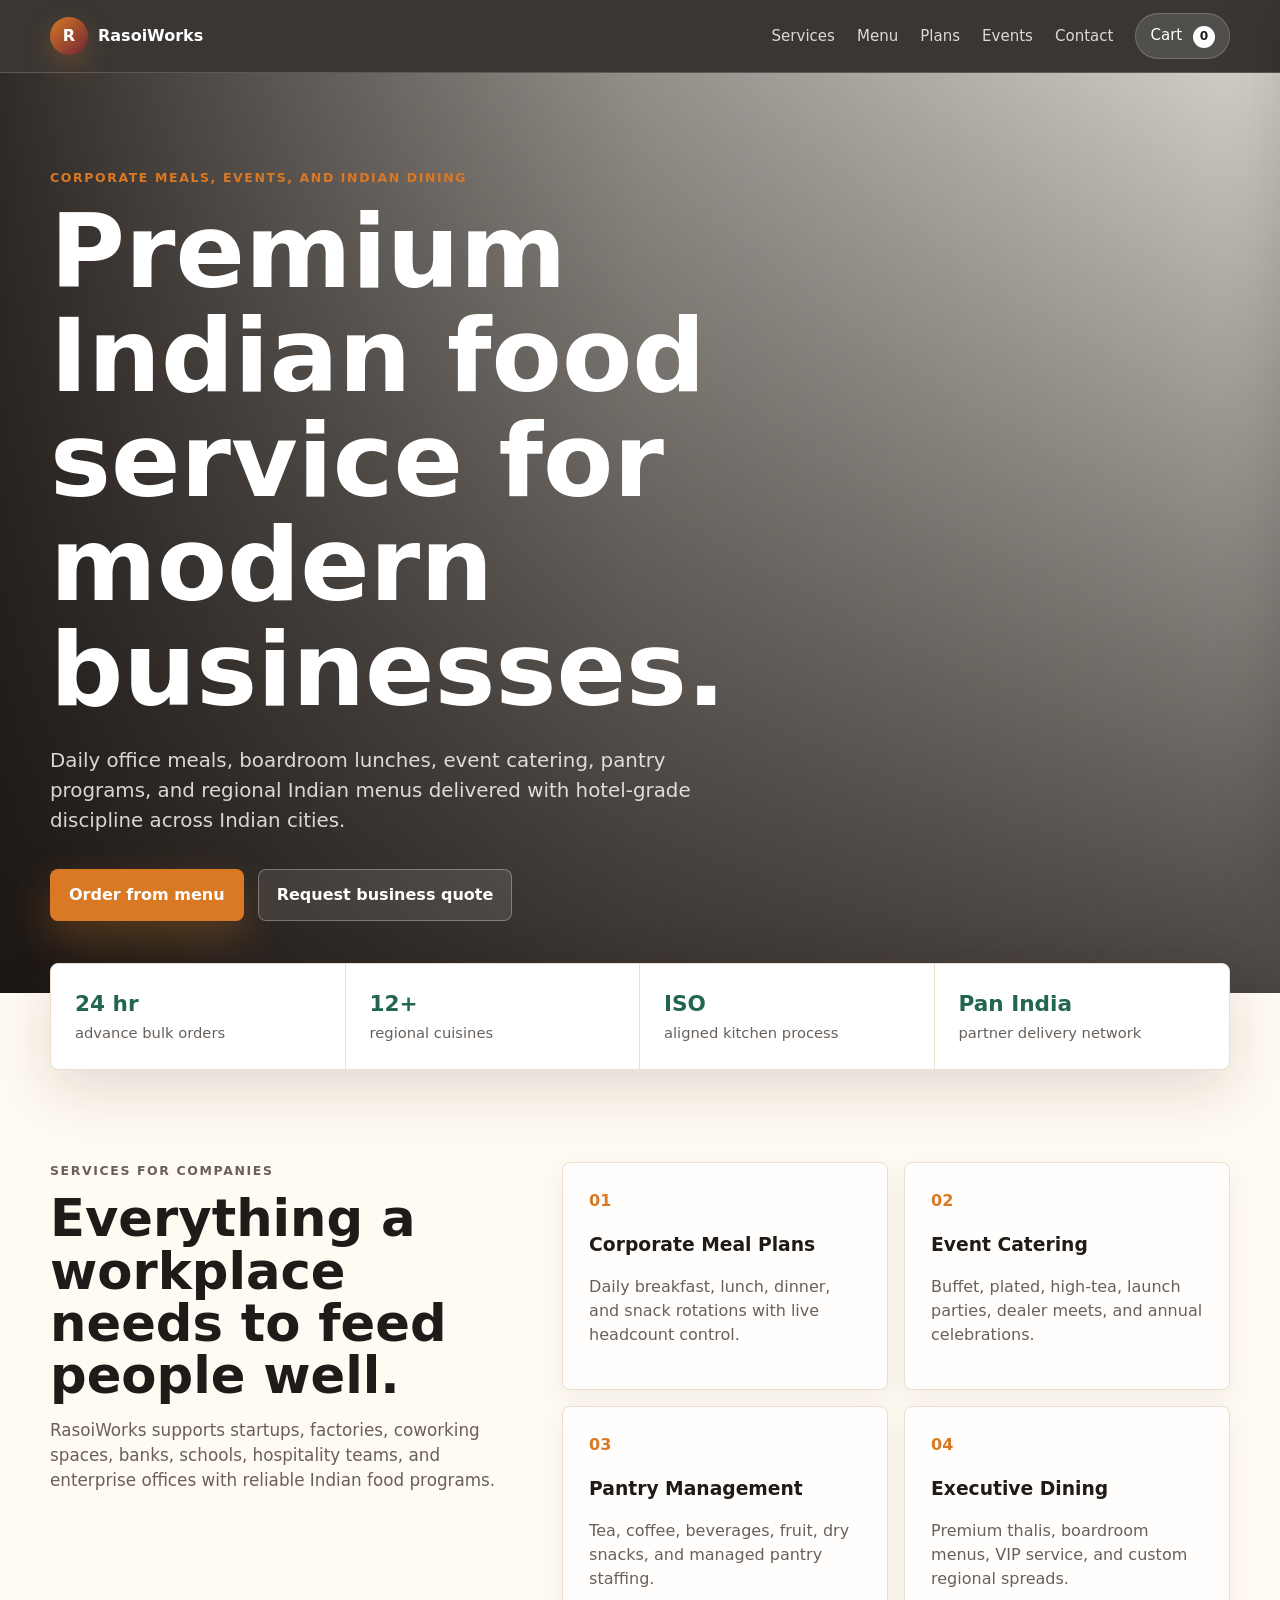
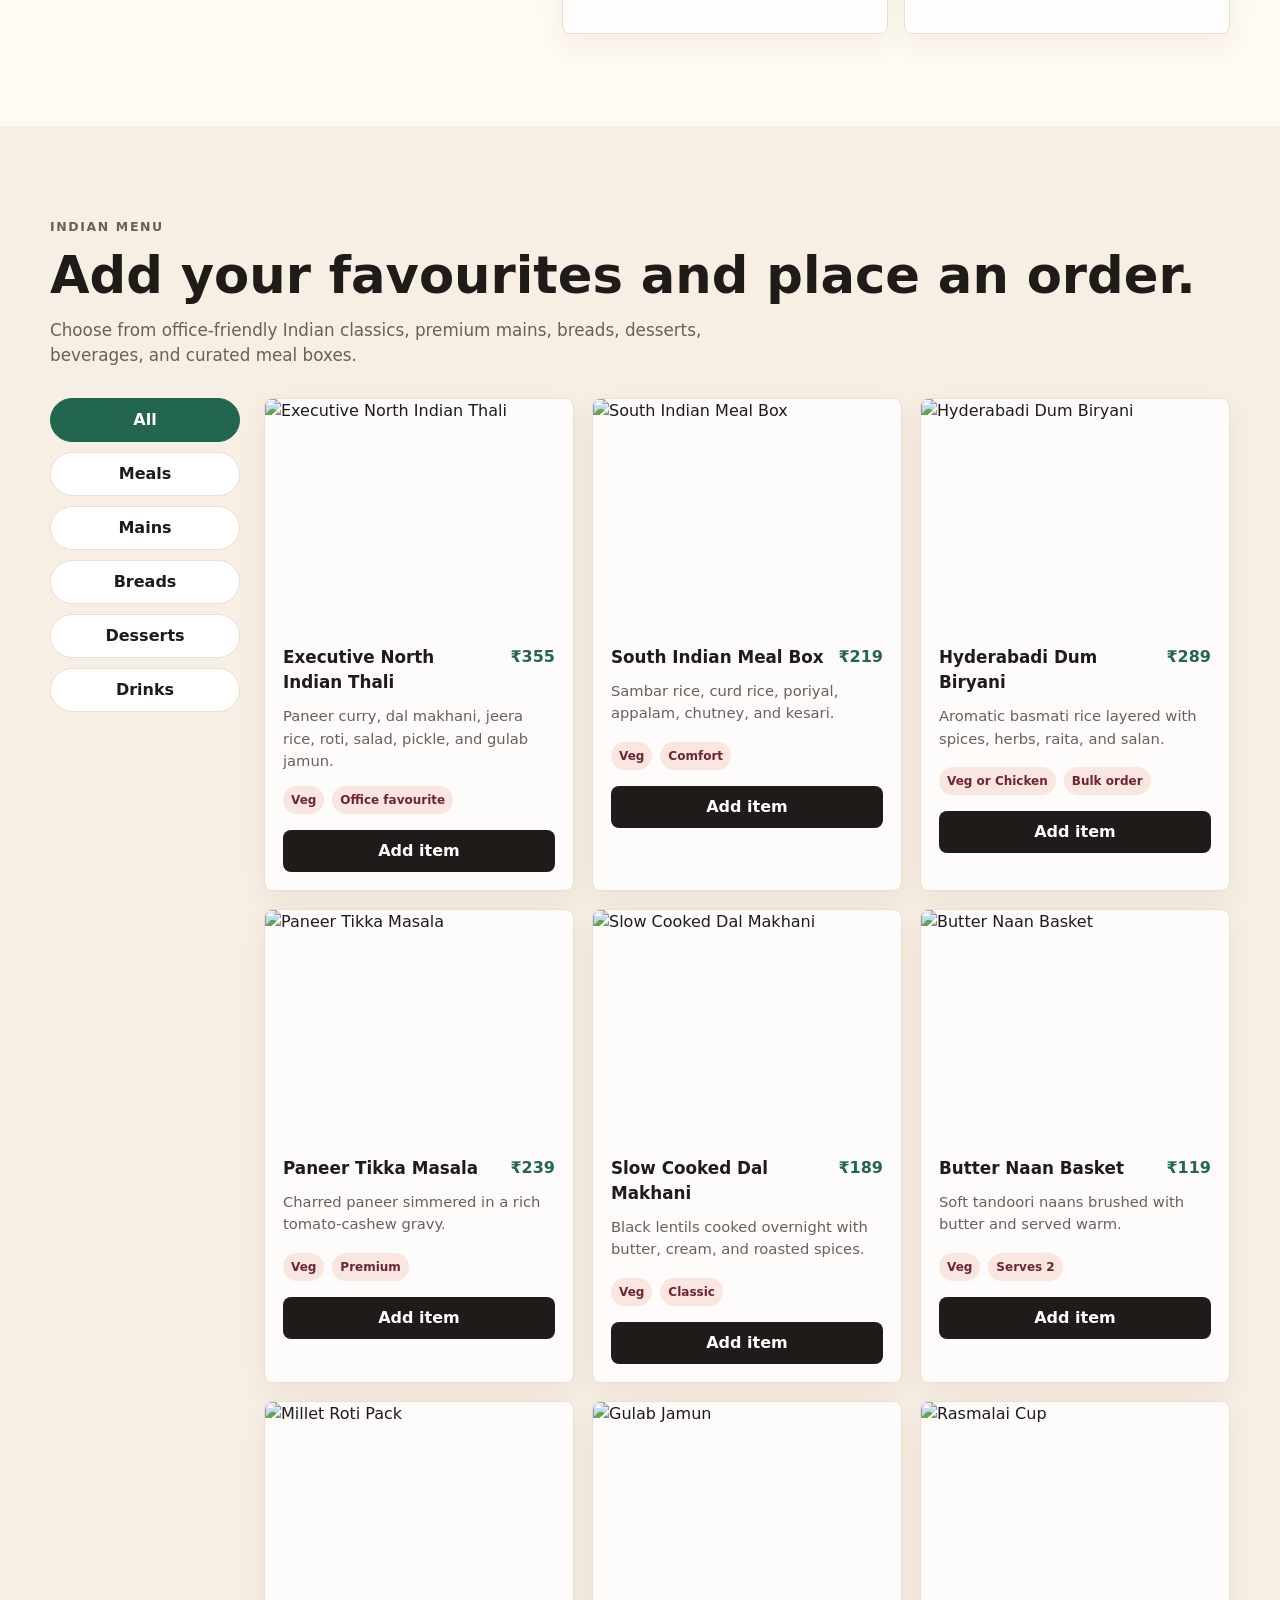
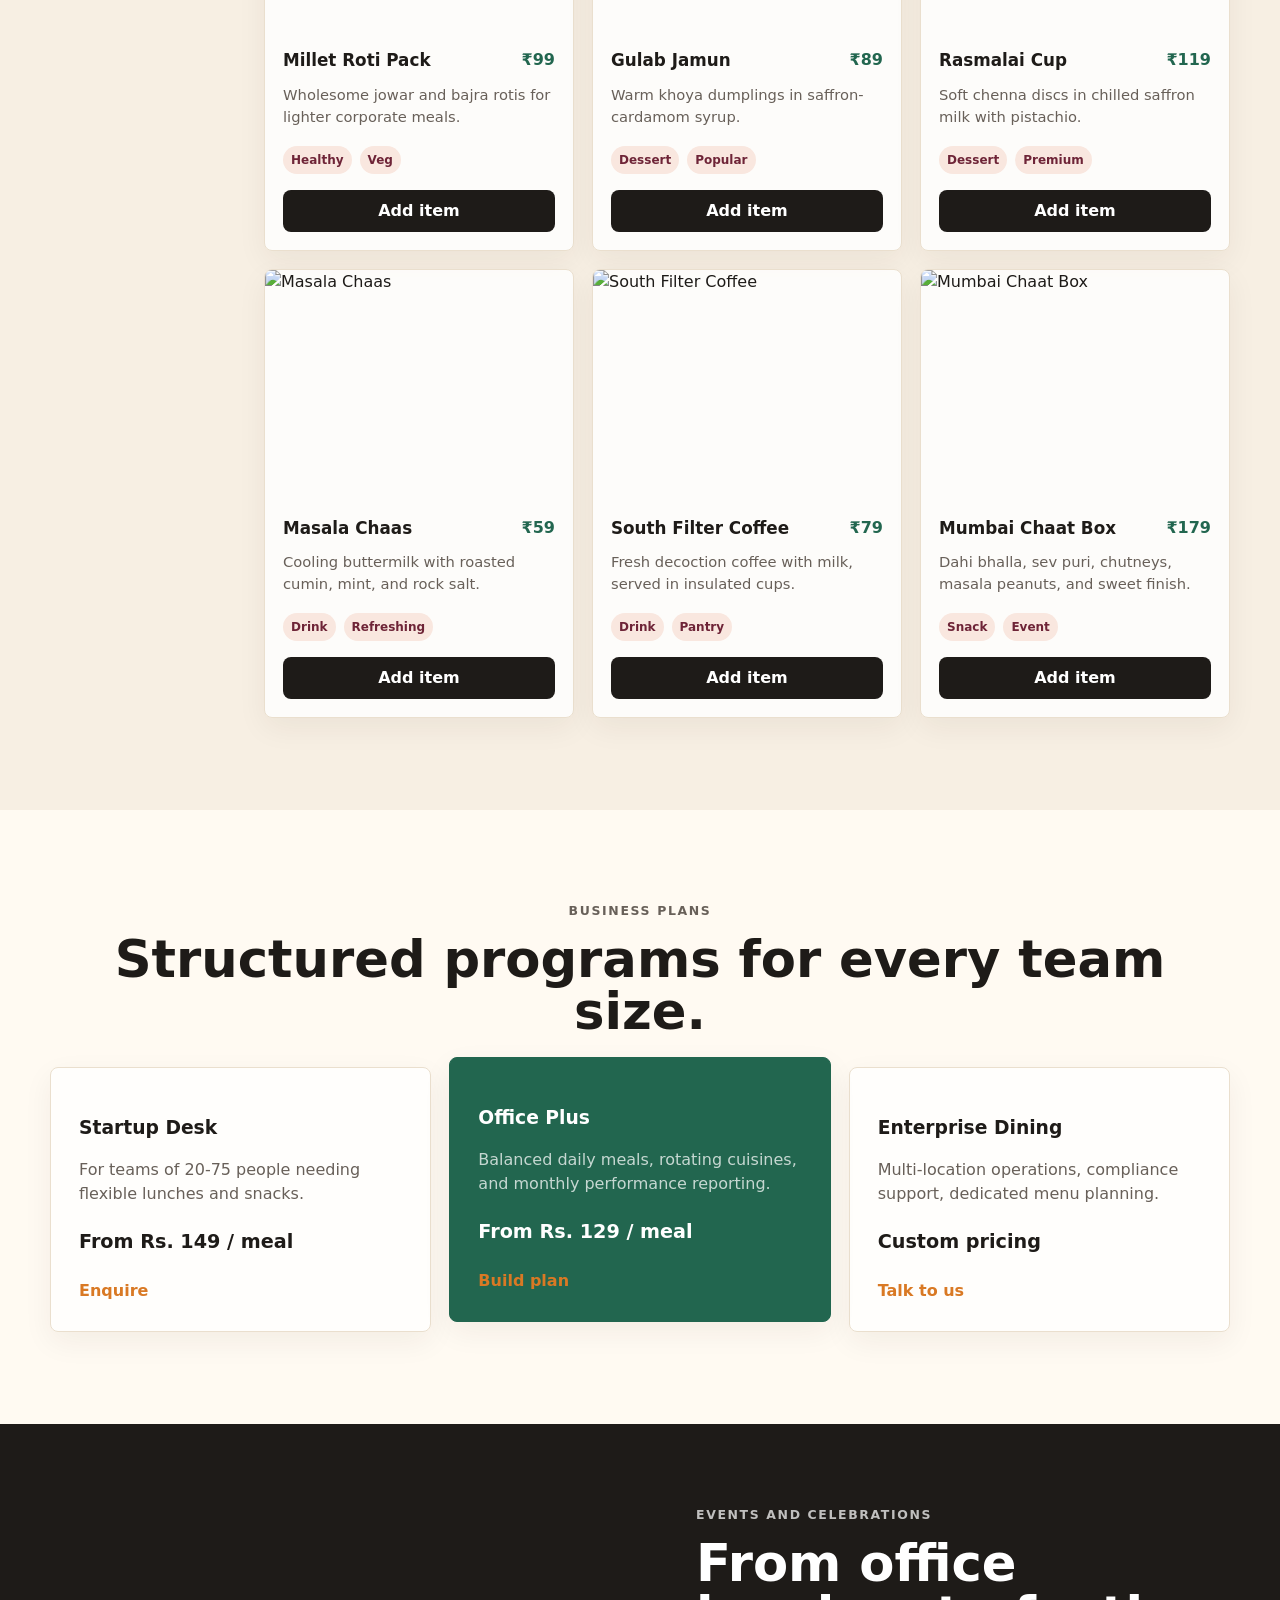
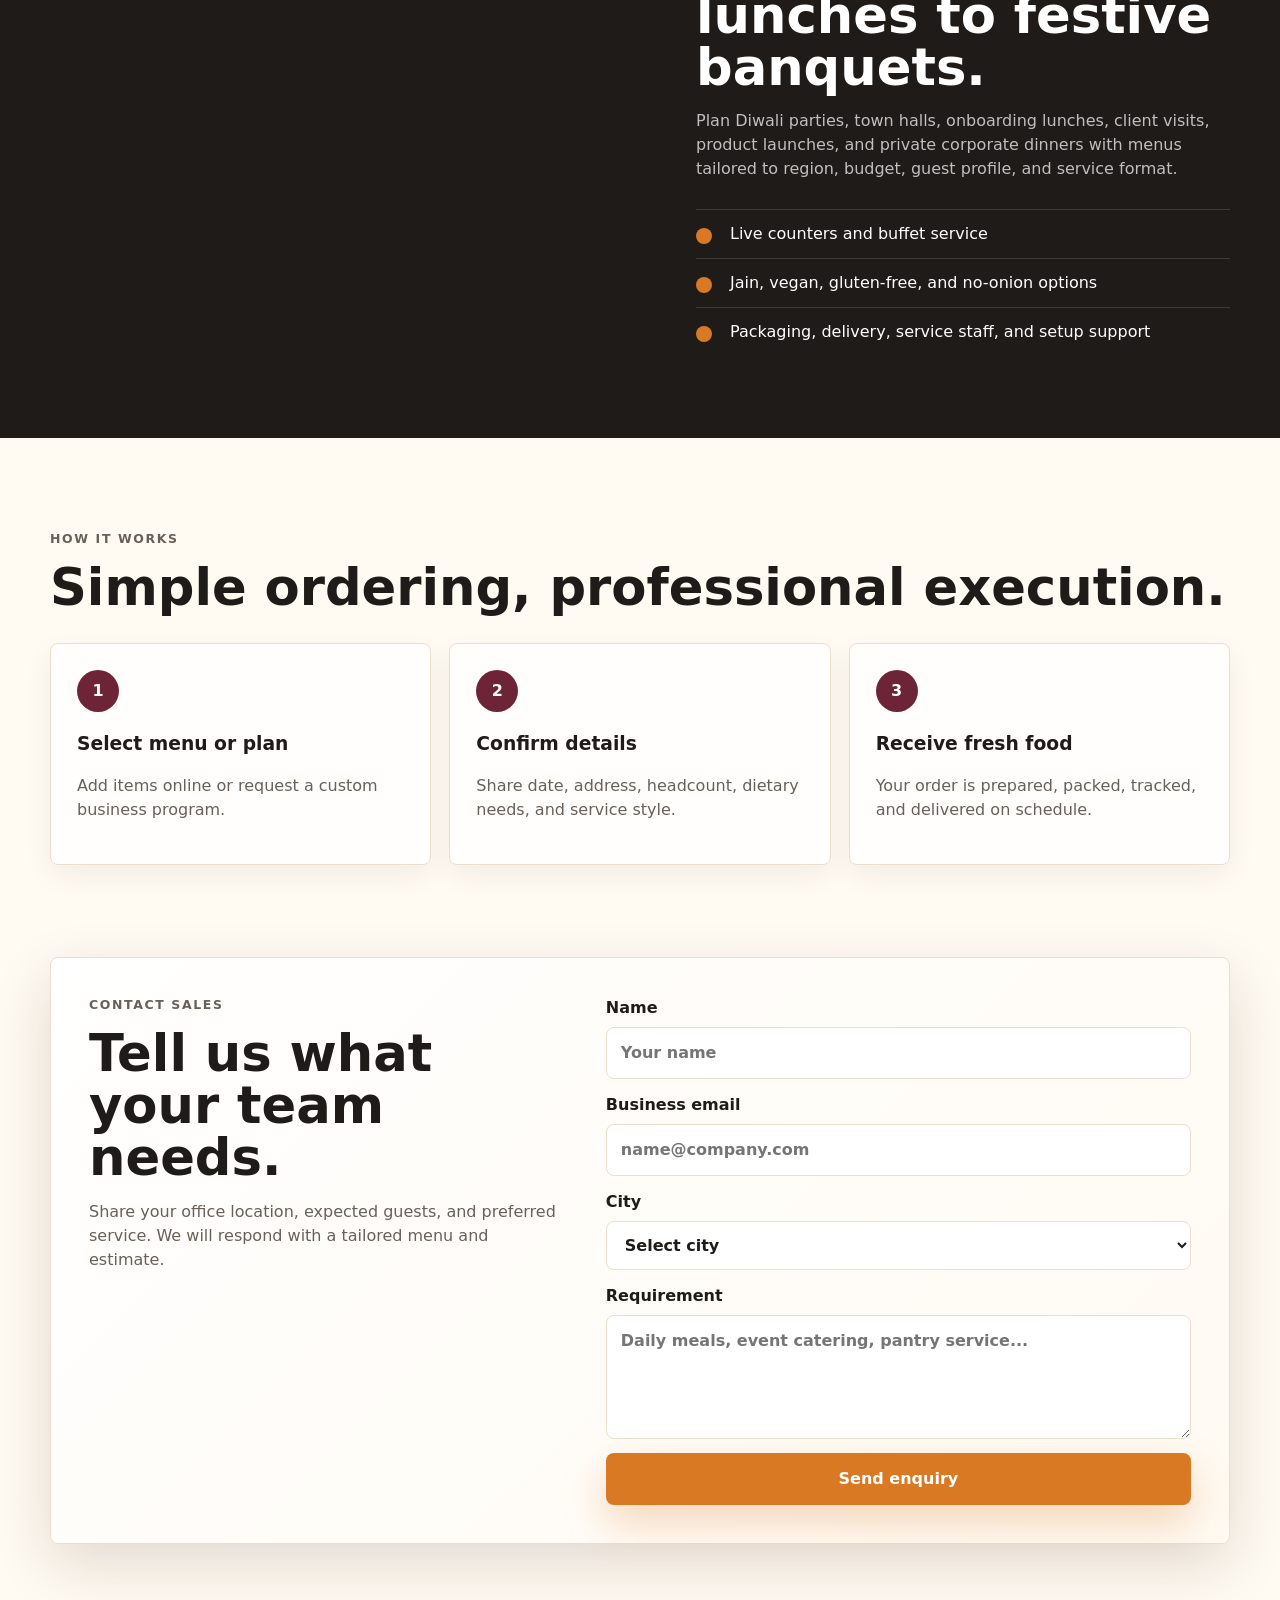
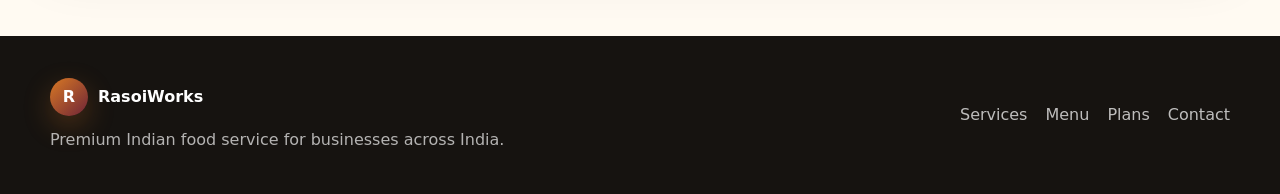
==== index.html @ e6bdc291 "Initial restaurant website" ====
<!DOCTYPE html>
<html lang="en">
  <head>
    <meta charset="UTF-8" />
    <meta name="viewport" content="width=device-width, initial-scale=1.0" />
    <title>RasoiWorks | Premium Indian Catering for Businesses</title>
    <link rel="preconnect" href="https://images.unsplash.com" />
    <link rel="stylesheet" href="styles.css" />
  </head>
  <body>
    <header class="site-header">
      <nav class="nav" aria-label="Primary navigation">
        <a class="brand" href="#home" aria-label="RasoiWorks home">
          <span class="brand-mark">R</span>
          <span>RasoiWorks</span>
        </a>

        <button class="nav-toggle" type="button" aria-label="Open menu" aria-expanded="false">
          <span></span>
          <span></span>
          <span></span>
        </button>

        <div class="nav-links" data-nav-links>
          <a href="#services">Services</a>
          <a href="#menu">Menu</a>
          <a href="#plans">Plans</a>
          <a href="#events">Events</a>
          <a href="#contact">Contact</a>
          <button class="cart-link" type="button" data-open-cart>
            Cart <span data-cart-count>0</span>
          </button>
        </div>
      </nav>
    </header>

    <main>
      <section class="hero" id="home">
        <div class="hero-media" aria-hidden="true"></div>
        <div class="hero-overlay"></div>
        <div class="hero-content">
          <p class="eyebrow">Corporate meals, events, and Indian dining</p>
          <h1>Premium Indian food service for modern businesses.</h1>
          <p class="hero-copy">
            Daily office meals, boardroom lunches, event catering, pantry programs, and
            regional Indian menus delivered with hotel-grade discipline across Indian cities.
          </p>
          <div class="hero-actions">
            <a class="btn primary" href="#menu">Order from menu</a>
            <a class="btn secondary" href="#contact">Request business quote</a>
          </div>
        </div>
      </section>

      <section class="trust-strip" aria-label="Service highlights">
        <div>
          <strong>24 hr</strong>
          <span>advance bulk orders</span>
        </div>
        <div>
          <strong>12+</strong>
          <span>regional cuisines</span>
        </div>
        <div>
          <strong>ISO</strong>
          <span>aligned kitchen process</span>
        </div>
        <div>
          <strong>Pan India</strong>
          <span>partner delivery network</span>
        </div>
      </section>

      <section class="section split" id="services">
        <div class="section-copy">
          <p class="eyebrow">Services for companies</p>
          <h2>Everything a workplace needs to feed people well.</h2>
          <p>
            RasoiWorks supports startups, factories, coworking spaces, banks, schools,
            hospitality teams, and enterprise offices with reliable Indian food programs.
          </p>
        </div>
        <div class="service-grid" aria-label="Business services">
          <article class="service-card">
            <span>01</span>
            <h3>Corporate Meal Plans</h3>
            <p>Daily breakfast, lunch, dinner, and snack rotations with live headcount control.</p>
          </article>
          <article class="service-card">
            <span>02</span>
            <h3>Event Catering</h3>
            <p>Buffet, plated, high-tea, launch parties, dealer meets, and annual celebrations.</p>
          </article>
          <article class="service-card">
            <span>03</span>
            <h3>Pantry Management</h3>
            <p>Tea, coffee, beverages, fruit, dry snacks, and managed pantry staffing.</p>
          </article>
          <article class="service-card">
            <span>04</span>
            <h3>Executive Dining</h3>
            <p>Premium thalis, boardroom menus, VIP service, and custom regional spreads.</p>
          </article>
        </div>
      </section>

      <section class="section menu-section" id="menu">
        <div class="section-heading">
          <p class="eyebrow">Indian menu</p>
          <h2>Add your favourites and place an order.</h2>
          <p>
            Choose from office-friendly Indian classics, premium mains, breads, desserts,
            beverages, and curated meal boxes.
          </p>
        </div>

        <div class="menu-layout">
          <aside class="filters" aria-label="Menu filters">
            <button class="filter-btn active" type="button" data-filter="all">All</button>
            <button class="filter-btn" type="button" data-filter="meals">Meals</button>
            <button class="filter-btn" type="button" data-filter="mains">Mains</button>
            <button class="filter-btn" type="button" data-filter="breads">Breads</button>
            <button class="filter-btn" type="button" data-filter="desserts">Desserts</button>
            <button class="filter-btn" type="button" data-filter="drinks">Drinks</button>
          </aside>

          <div class="menu-grid" data-menu-grid></div>
        </div>
      </section>

      <section class="section plans" id="plans">
        <div class="section-heading">
          <p class="eyebrow">Business plans</p>
          <h2>Structured programs for every team size.</h2>
        </div>
        <div class="plan-grid">
          <article class="plan-card">
            <h3>Startup Desk</h3>
            <p>For teams of 20-75 people needing flexible lunches and snacks.</p>
            <strong>From Rs. 149 / meal</strong>
            <a href="#contact">Enquire</a>
          </article>
          <article class="plan-card featured">
            <h3>Office Plus</h3>
            <p>Balanced daily meals, rotating cuisines, and monthly performance reporting.</p>
            <strong>From Rs. 129 / meal</strong>
            <a href="#contact">Build plan</a>
          </article>
          <article class="plan-card">
            <h3>Enterprise Dining</h3>
            <p>Multi-location operations, compliance support, dedicated menu planning.</p>
            <strong>Custom pricing</strong>
            <a href="#contact">Talk to us</a>
          </article>
        </div>
      </section>

      <section class="section showcase" id="events">
        <div class="showcase-image" aria-label="Indian catering buffet"></div>
        <div class="showcase-copy">
          <p class="eyebrow">Events and celebrations</p>
          <h2>From office lunches to festive banquets.</h2>
          <p>
            Plan Diwali parties, town halls, onboarding lunches, client visits, product
            launches, and private corporate dinners with menus tailored to region, budget,
            guest profile, and service format.
          </p>
          <ul class="check-list">
            <li>Live counters and buffet service</li>
            <li>Jain, vegan, gluten-free, and no-onion options</li>
            <li>Packaging, delivery, service staff, and setup support</li>
          </ul>
        </div>
      </section>

      <section class="section process" aria-label="How ordering works">
        <div class="section-heading">
          <p class="eyebrow">How it works</p>
          <h2>Simple ordering, professional execution.</h2>
        </div>
        <div class="process-grid">
          <article>
            <span>1</span>
            <h3>Select menu or plan</h3>
            <p>Add items online or request a custom business program.</p>
          </article>
          <article>
            <span>2</span>
            <h3>Confirm details</h3>
            <p>Share date, address, headcount, dietary needs, and service style.</p>
          </article>
          <article>
            <span>3</span>
            <h3>Receive fresh food</h3>
            <p>Your order is prepared, packed, tracked, and delivered on schedule.</p>
          </article>
        </div>
      </section>

      <section class="section contact-section" id="contact">
        <div class="contact-panel">
          <div>
            <p class="eyebrow">Contact sales</p>
            <h2>Tell us what your team needs.</h2>
            <p>
              Share your office location, expected guests, and preferred service. We will
              respond with a tailored menu and estimate.
            </p>
          </div>
          <form class="contact-form">
            <label>
              Name
              <input type="text" name="name" placeholder="Your name" required />
            </label>
            <label>
              Business email
              <input type="email" name="email" placeholder="name@company.com" required />
            </label>
            <label>
              City
              <select name="city" required>
                <option value="">Select city</option>
                <option>Mumbai</option>
                <option>Delhi NCR</option>
                <option>Bengaluru</option>
                <option>Hyderabad</option>
                <option>Chennai</option>
                <option>Pune</option>
                <option>Ahmedabad</option>
                <option>Other city</option>
              </select>
            </label>
            <label>
              Requirement
              <textarea name="message" rows="4" placeholder="Daily meals, event catering, pantry service..."></textarea>
            </label>
            <button class="btn primary" type="submit">Send enquiry</button>
          </form>
        </div>
      </section>
    </main>

    <footer class="footer">
      <div>
        <a class="brand" href="#home">
          <span class="brand-mark">R</span>
          <span>RasoiWorks</span>
        </a>
        <p>Premium Indian food service for businesses across India.</p>
      </div>
      <div class="footer-links">
        <a href="#services">Services</a>
        <a href="#menu">Menu</a>
        <a href="#plans">Plans</a>
        <a href="#contact">Contact</a>
      </div>
    </footer>

    <aside class="cart-drawer" data-cart-drawer aria-hidden="true">
      <div class="cart-header">
        <div>
          <p class="eyebrow">Your order</p>
          <h2>Cart</h2>
        </div>
        <button class="icon-btn" type="button" data-close-cart aria-label="Close cart">x</button>
      </div>
      <div class="cart-items" data-cart-items></div>
      <div class="cart-empty" data-cart-empty>Your cart is empty. Add items from the menu.</div>
      <div class="cart-summary">
        <div>
          <span>Subtotal</span>
          <strong data-cart-total>Rs. 0</strong>
        </div>
        <button class="btn primary" type="button" data-checkout>Place order request</button>
        <p data-order-status role="status"></p>
      </div>
    </aside>
    <div class="scrim" data-scrim></div>

    <script src="https://cdn.jsdelivr.net/npm/@supabase/supabase-js@2"></script>
    <script src="script.js"></script>
  </body>
</html>
---- styles.css ----
:root {
  --ink: #1e1b18;
  --muted: #686059;
  --paper: #fffaf2;
  --panel: #ffffff;
  --line: #eadfce;
  --saffron: #d97924;
  --saffron-dark: #a94d18;
  --green: #22664f;
  --maroon: #6e2437;
  --shadow: 0 20px 60px rgba(52, 31, 17, 0.14);
}

* {
  box-sizing: border-box;
}

html {
  scroll-behavior: smooth;
}

body {
  margin: 0;
  color: var(--ink);
  background: var(--paper);
  font-family: Inter, ui-sans-serif, system-ui, -apple-system, BlinkMacSystemFont, "Segoe UI", sans-serif;
  line-height: 1.5;
}

body.cart-open {
  overflow: hidden;
}

a {
  color: inherit;
  text-decoration: none;
}

button,
input,
select,
textarea {
  font: inherit;
}

.site-header {
  position: sticky;
  top: 0;
  z-index: 50;
  border-bottom: 1px solid rgba(255, 255, 255, 0.18);
  background: rgba(30, 27, 24, 0.88);
  backdrop-filter: blur(18px);
}

.nav {
  width: min(1180px, calc(100% - 32px));
  min-height: 72px;
  margin: 0 auto;
  display: flex;
  align-items: center;
  justify-content: space-between;
  gap: 24px;
  color: #fff;
}

.brand {
  display: inline-flex;
  align-items: center;
  gap: 10px;
  font-weight: 800;
  letter-spacing: 0;
}

.brand-mark {
  width: 38px;
  height: 38px;
  border-radius: 50%;
  display: grid;
  place-items: center;
  color: #fff;
  background: linear-gradient(135deg, var(--saffron), var(--maroon));
  box-shadow: 0 10px 28px rgba(217, 121, 36, 0.28);
}

.nav-links {
  display: flex;
  align-items: center;
  gap: 22px;
  font-size: 0.94rem;
}

.nav-links a {
  color: rgba(255, 255, 255, 0.82);
}

.nav-links a:hover {
  color: #fff;
}

.nav-toggle,
.cart-link,
.icon-btn {
  border: 0;
  cursor: pointer;
}

.nav-toggle {
  display: none;
  width: 44px;
  height: 44px;
  padding: 10px;
  background: rgba(255, 255, 255, 0.1);
  border-radius: 8px;
}

.nav-toggle span {
  display: block;
  height: 2px;
  margin: 5px 0;
  background: #fff;
}

.cart-link {
  padding: 10px 14px;
  color: #fff;
  background: rgba(255, 255, 255, 0.12);
  border: 1px solid rgba(255, 255, 255, 0.2);
  border-radius: 999px;
}

.cart-link span {
  min-width: 22px;
  min-height: 22px;
  margin-left: 6px;
  display: inline-grid;
  place-items: center;
  color: var(--ink);
  background: #fff;
  border-radius: 50%;
  font-size: 0.76rem;
  font-weight: 800;
}

.hero {
  min-height: calc(100vh - 72px);
  position: relative;
  isolation: isolate;
  display: grid;
  align-items: end;
  overflow: hidden;
}

.hero-media {
  position: absolute;
  inset: 0;
  z-index: -3;
  background:
    url("https://images.unsplash.com/photo-1585937421612-70a008356fbe?auto=format&fit=crop&w=1800&q=80")
    center / cover;
  transform: scale(1.02);
}

.hero-overlay {
  position: absolute;
  inset: 0;
  z-index: -2;
  background:
    linear-gradient(90deg, rgba(20, 15, 12, 0.88), rgba(20, 15, 12, 0.46), rgba(20, 15, 12, 0.18)),
    linear-gradient(0deg, rgba(20, 15, 12, 0.72), rgba(20, 15, 12, 0));
}

.hero-content {
  width: min(1180px, calc(100% - 32px));
  margin: 0 auto;
  padding: 96px 0 72px;
  color: #fff;
}

.eyebrow {
  margin: 0 0 12px;
  color: var(--saffron);
  font-size: 0.78rem;
  font-weight: 900;
  letter-spacing: 0.13em;
  text-transform: uppercase;
}

.hero h1,
.section h2,
.cart-header h2 {
  margin: 0;
  letter-spacing: 0;
  line-height: 1.02;
}

.hero h1 {
  max-width: 760px;
  font-size: clamp(3rem, 8vw, 6.8rem);
}

.hero-copy {
  max-width: 680px;
  margin: 24px 0 0;
  color: rgba(255, 255, 255, 0.82);
  font-size: clamp(1rem, 2vw, 1.24rem);
}

.hero-actions {
  display: flex;
  flex-wrap: wrap;
  gap: 14px;
  margin-top: 34px;
}

.btn {
  min-height: 48px;
  display: inline-flex;
  align-items: center;
  justify-content: center;
  border: 1px solid transparent;
  border-radius: 8px;
  padding: 13px 18px;
  cursor: pointer;
  font-weight: 800;
}

.btn.primary {
  color: #fff;
  background: var(--saffron);
  box-shadow: 0 18px 42px rgba(217, 121, 36, 0.28);
}

.btn.primary:hover {
  background: var(--saffron-dark);
}

.btn.secondary {
  color: #fff;
  border-color: rgba(255, 255, 255, 0.3);
  background: rgba(255, 255, 255, 0.1);
  backdrop-filter: blur(12px);
}

.trust-strip {
  width: min(1180px, calc(100% - 32px));
  margin: -30px auto 0;
  position: relative;
  z-index: 4;
  display: grid;
  grid-template-columns: repeat(4, 1fr);
  overflow: hidden;
  border: 1px solid var(--line);
  border-radius: 8px;
  background: var(--panel);
  box-shadow: var(--shadow);
}

.trust-strip div {
  padding: 24px;
  border-right: 1px solid var(--line);
}

.trust-strip div:last-child {
  border-right: 0;
}

.trust-strip strong {
  display: block;
  color: var(--green);
  font-size: 1.35rem;
}

.trust-strip span {
  color: var(--muted);
  font-size: 0.92rem;
}

.section {
  width: min(1180px, calc(100% - 32px));
  margin: 0 auto;
  padding: 92px 0;
}

.split {
  display: grid;
  grid-template-columns: 0.82fr 1.18fr;
  gap: 48px;
  align-items: start;
}

.section h2 {
  font-size: clamp(2rem, 4vw, 4rem);
}

.section p {
  color: var(--muted);
}

.section-copy {
  position: sticky;
  top: 110px;
}

.section-copy p:last-child,
.section-heading p:last-child {
  max-width: 720px;
  font-size: 1.05rem;
}

.service-grid {
  display: grid;
  grid-template-columns: repeat(2, 1fr);
  gap: 16px;
}

.service-card,
.plan-card,
.process-grid article,
.menu-card {
  border: 1px solid var(--line);
  border-radius: 8px;
  background: rgba(255, 255, 255, 0.82);
  box-shadow: 0 10px 30px rgba(52, 31, 17, 0.06);
}

.service-card {
  min-height: 210px;
  padding: 26px;
}

.service-card span {
  color: var(--saffron);
  font-weight: 900;
}

.service-card h3,
.plan-card h3,
.process-grid h3,
.menu-card h3 {
  margin: 18px 0 8px;
}

.section-heading {
  margin-bottom: 30px;
}

.menu-section {
  width: 100%;
  padding-inline: max(16px, calc((100% - 1180px) / 2));
  background: #f7efe3;
}

.menu-layout {
  display: grid;
  grid-template-columns: 190px 1fr;
  gap: 24px;
  align-items: start;
}

.filters {
  position: sticky;
  top: 100px;
  display: grid;
  gap: 10px;
}

.filter-btn {
  min-height: 44px;
  border: 1px solid var(--line);
  border-radius: 999px;
  color: var(--ink);
  background: #fff;
  cursor: pointer;
  font-weight: 800;
}

.filter-btn.active,
.filter-btn:hover {
  color: #fff;
  background: var(--green);
  border-color: var(--green);
}

.menu-grid {
  display: grid;
  grid-template-columns: repeat(3, minmax(0, 1fr));
  gap: 18px;
}

.menu-card {
  overflow: hidden;
}

.menu-card img {
  width: 100%;
  aspect-ratio: 1.35;
  display: block;
  object-fit: cover;
}

.menu-card-body {
  padding: 18px;
}

.menu-card-top {
  display: flex;
  justify-content: space-between;
  gap: 14px;
}

.menu-card h3 {
  margin: 0;
  font-size: 1.05rem;
}

.menu-card p {
  min-height: 48px;
  margin: 10px 0 14px;
  font-size: 0.92rem;
}

.price {
  color: var(--green);
  font-weight: 900;
  white-space: nowrap;
}

.tag-row {
  display: flex;
  gap: 8px;
  flex-wrap: wrap;
  margin-bottom: 16px;
}

.tag {
  padding: 5px 8px;
  color: var(--maroon);
  background: #f9e7df;
  border-radius: 999px;
  font-size: 0.75rem;
  font-weight: 800;
}

.add-btn {
  width: 100%;
  min-height: 42px;
  border: 0;
  border-radius: 8px;
  color: #fff;
  background: var(--ink);
  cursor: pointer;
  font-weight: 900;
}

.add-btn:hover {
  background: var(--green);
}

.plans {
  text-align: center;
}

.plans .section-heading p:last-child {
  margin-inline: auto;
}

.plan-grid {
  display: grid;
  grid-template-columns: repeat(3, 1fr);
  gap: 18px;
  text-align: left;
}

.plan-card {
  padding: 28px;
}

.plan-card.featured {
  color: #fff;
  background: var(--green);
  border-color: var(--green);
  transform: translateY(-10px);
}

.plan-card.featured p {
  color: rgba(255, 255, 255, 0.74);
}

.plan-card strong {
  display: block;
  margin: 22px 0;
  font-size: 1.2rem;
}

.plan-card a {
  font-weight: 900;
  color: var(--saffron);
}

.showcase {
  width: 100%;
  display: grid;
  grid-template-columns: 1fr 1fr;
  align-items: stretch;
  padding: 0;
  background: var(--ink);
}

.showcase-image {
  min-height: 560px;
  background:
    url("https://images.unsplash.com/photo-1606491956689-2ea866880c84?auto=format&fit=crop&w=1500&q=80")
    center / cover;
}

.showcase-copy {
  padding: 82px max(16px, calc((100vw - 1180px) / 2)) 82px 56px;
  color: #fff;
}

.showcase-copy p {
  color: rgba(255, 255, 255, 0.72);
}

.check-list {
  padding: 0;
  margin: 28px 0 0;
  list-style: none;
}

.check-list li {
  padding: 12px 0 12px 34px;
  position: relative;
  border-top: 1px solid rgba(255, 255, 255, 0.14);
}

.check-list li::before {
  content: "";
  position: absolute;
  left: 0;
  top: 18px;
  width: 16px;
  height: 16px;
  border-radius: 50%;
  background: var(--saffron);
}

.process-grid {
  display: grid;
  grid-template-columns: repeat(3, 1fr);
  gap: 18px;
}

.process-grid article {
  padding: 26px;
}

.process-grid span {
  width: 42px;
  height: 42px;
  display: grid;
  place-items: center;
  color: #fff;
  background: var(--maroon);
  border-radius: 50%;
  font-weight: 900;
}

.contact-section {
  padding-top: 0;
}

.contact-panel {
  display: grid;
  grid-template-columns: 0.9fr 1.1fr;
  gap: 38px;
  padding: 38px;
  border-radius: 8px;
  background:
    linear-gradient(135deg, rgba(255, 255, 255, 0.94), rgba(255, 250, 242, 0.88)),
    url("https://images.unsplash.com/photo-1565557623262-b51c2513a641?auto=format&fit=crop&w=1200&q=80")
    center / cover;
  border: 1px solid var(--line);
  box-shadow: var(--shadow);
}

.contact-form {
  display: grid;
  gap: 14px;
}

.contact-form label {
  display: grid;
  gap: 7px;
  color: var(--ink);
  font-weight: 800;
}

.contact-form input,
.contact-form select,
.contact-form textarea {
  width: 100%;
  border: 1px solid var(--line);
  border-radius: 8px;
  padding: 13px 14px;
  background: #fff;
  color: var(--ink);
}

.footer {
  display: flex;
  justify-content: space-between;
  gap: 30px;
  padding: 42px max(16px, calc((100% - 1180px) / 2));
  color: #fff;
  background: #161310;
}

.footer p {
  margin: 12px 0 0;
  color: rgba(255, 255, 255, 0.68);
}

.footer-links {
  display: flex;
  align-items: center;
  flex-wrap: wrap;
  gap: 18px;
  color: rgba(255, 255, 255, 0.72);
}

.cart-drawer {
  position: fixed;
  top: 0;
  right: 0;
  z-index: 90;
  width: min(430px, 100%);
  height: 100vh;
  padding: 24px;
  display: flex;
  flex-direction: column;
  background: #fff;
  box-shadow: -20px 0 60px rgba(0, 0, 0, 0.18);
  transform: translateX(105%);
  transition: transform 0.25s ease;
}

.cart-drawer.open {
  transform: translateX(0);
}

.cart-header {
  display: flex;
  align-items: start;
  justify-content: space-between;
  border-bottom: 1px solid var(--line);
  padding-bottom: 18px;
}

.icon-btn {
  width: 42px;
  height: 42px;
  border-radius: 8px;
  color: var(--ink);
  background: #f4eadc;
  font-size: 1.2rem;
}

.cart-items {
  flex: 1;
  overflow-y: auto;
  padding: 18px 0;
}

.cart-empty {
  display: none;
  padding: 28px 0;
  color: var(--muted);
}

.cart-empty.visible {
  display: block;
}

.cart-item {
  display: grid;
  grid-template-columns: 1fr auto;
  gap: 12px;
  padding: 14px 0;
  border-bottom: 1px solid var(--line);
}

.cart-item h3 {
  margin: 0 0 4px;
  font-size: 1rem;
}

.cart-item p {
  margin: 0;
  color: var(--muted);
  font-size: 0.9rem;
}

.qty-controls {
  display: flex;
  align-items: center;
  gap: 8px;
}

.qty-controls button {
  width: 30px;
  height: 30px;
  border: 1px solid var(--line);
  border-radius: 50%;
  background: #fff;
  cursor: pointer;
  font-weight: 900;
}

.cart-summary {
  border-top: 1px solid var(--line);
  padding-top: 18px;
}

.cart-summary > div {
  display: flex;
  justify-content: space-between;
  margin-bottom: 14px;
  font-size: 1.15rem;
}

.cart-summary .btn {
  width: 100%;
}

[data-order-status] {
  min-height: 22px;
  margin: 10px 0 0;
  color: var(--green);
  font-weight: 800;
}

.scrim {
  position: fixed;
  inset: 0;
  z-index: 80;
  display: none;
  background: rgba(0, 0, 0, 0.38);
}

.scrim.open {
  display: block;
}

@media (max-width: 980px) {
  .nav-toggle {
    display: block;
  }

  .nav-links {
    position: absolute;
    inset: 72px 16px auto;
    display: none;
    flex-direction: column;
    align-items: stretch;
    padding: 16px;
    border-radius: 8px;
    background: #211d19;
    box-shadow: var(--shadow);
  }

  .nav-links.open {
    display: flex;
  }

  .nav-links a,
  .cart-link {
    width: 100%;
    text-align: left;
  }

  .trust-strip,
  .split,
  .showcase,
  .contact-panel {
    grid-template-columns: 1fr;
  }

  .trust-strip {
    grid-template-columns: repeat(2, 1fr);
  }

  .section-copy,
  .filters {
    position: static;
  }

  .service-grid,
  .plan-grid,
  .process-grid {
    grid-template-columns: 1fr;
  }

  .plan-card.featured {
    transform: none;
  }

  .menu-layout {
    grid-template-columns: 1fr;
  }

  .filters {
    display: flex;
    overflow-x: auto;
    padding-bottom: 4px;
  }

  .filter-btn {
    min-width: 120px;
  }

  .menu-grid {
    grid-template-columns: repeat(2, minmax(0, 1fr));
  }

  .showcase-copy {
    padding: 46px 16px;
  }
}

@media (max-width: 640px) {
  .hero {
    min-height: 680px;
  }

  .hero-content {
    padding-bottom: 42px;
  }

  .hero h1 {
    font-size: clamp(2.55rem, 14vw, 4.2rem);
  }

  .hero-actions,
  .btn {
    width: 100%;
  }

  .trust-strip {
    margin-top: 0;
    width: 100%;
    border-radius: 0;
    grid-template-columns: 1fr;
  }

  .trust-strip div {
    border-right: 0;
    border-bottom: 1px solid var(--line);
  }

  .section {
    padding: 64px 0;
  }

  .menu-grid {
    grid-template-columns: 1fr;
  }

  .showcase-image {
    min-height: 330px;
  }

  .contact-panel {
    padding: 24px;
  }

  .footer {
    flex-direction: column;
  }
}
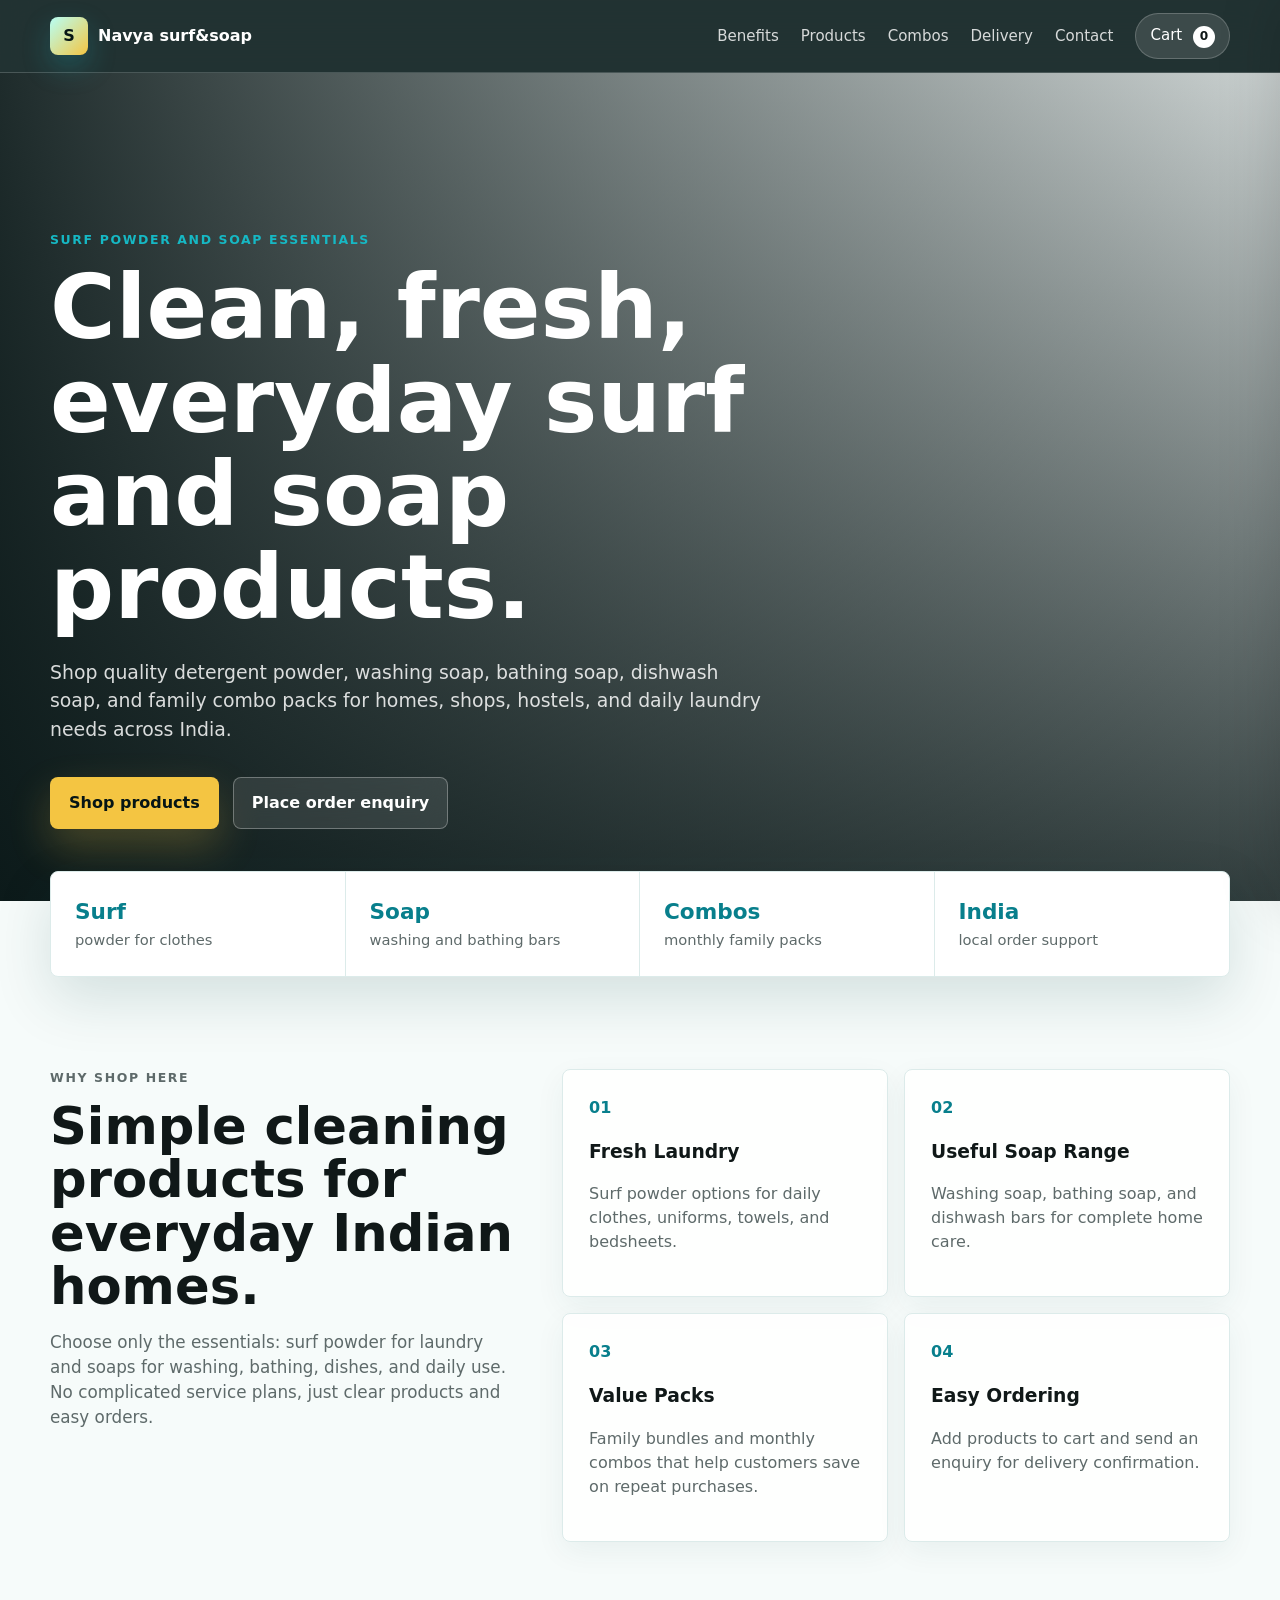
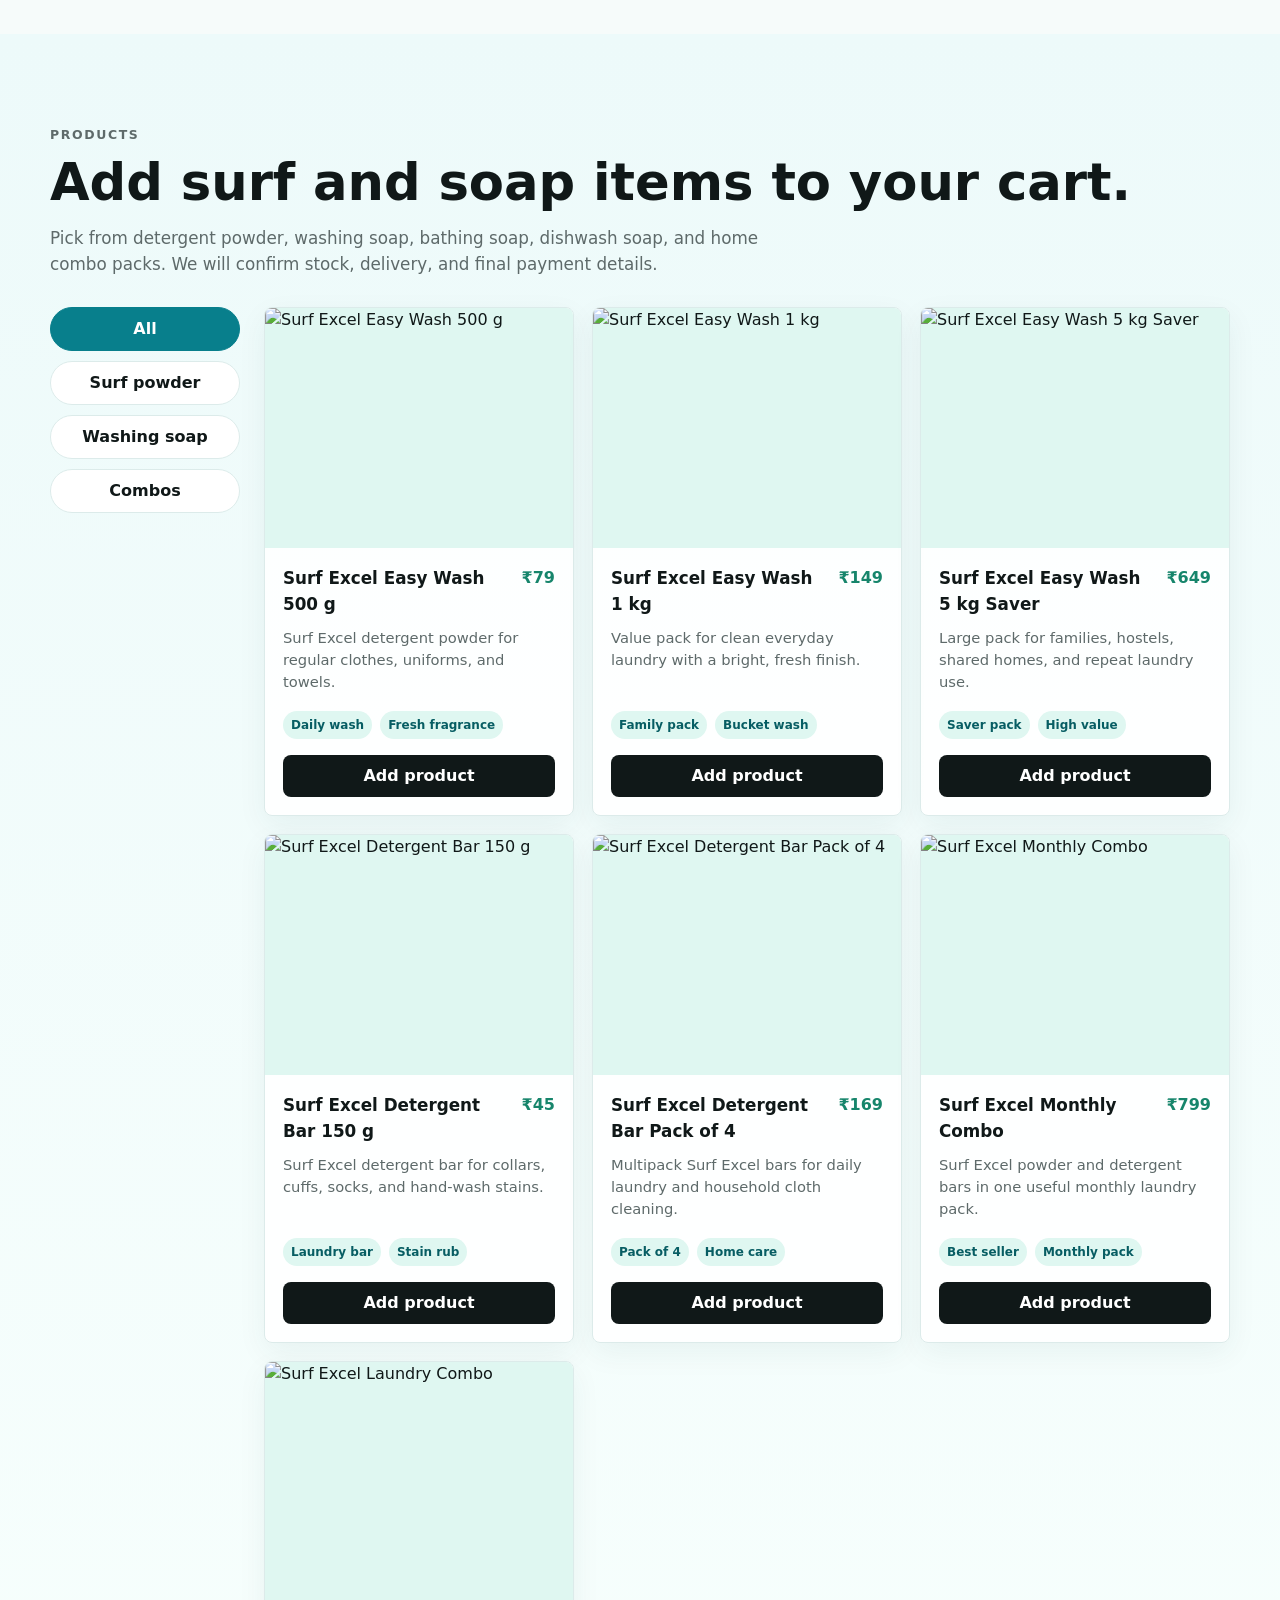
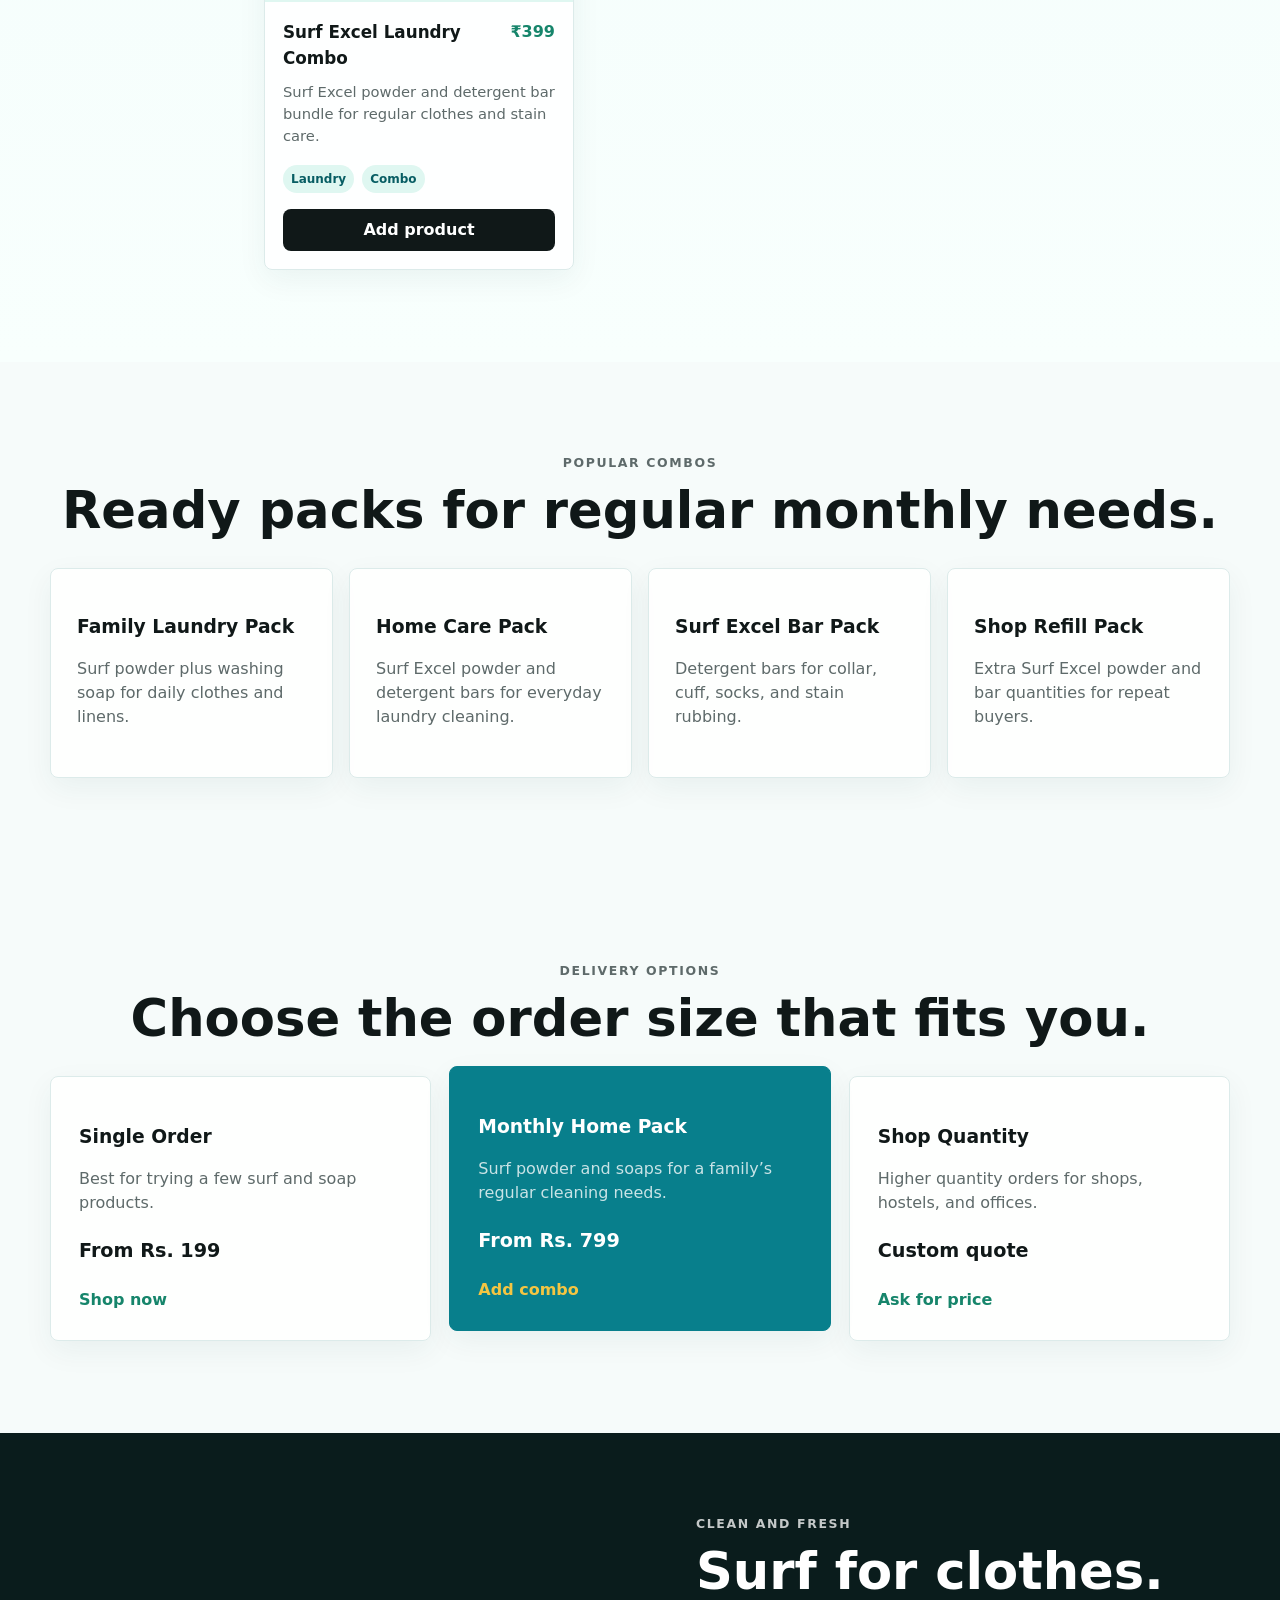
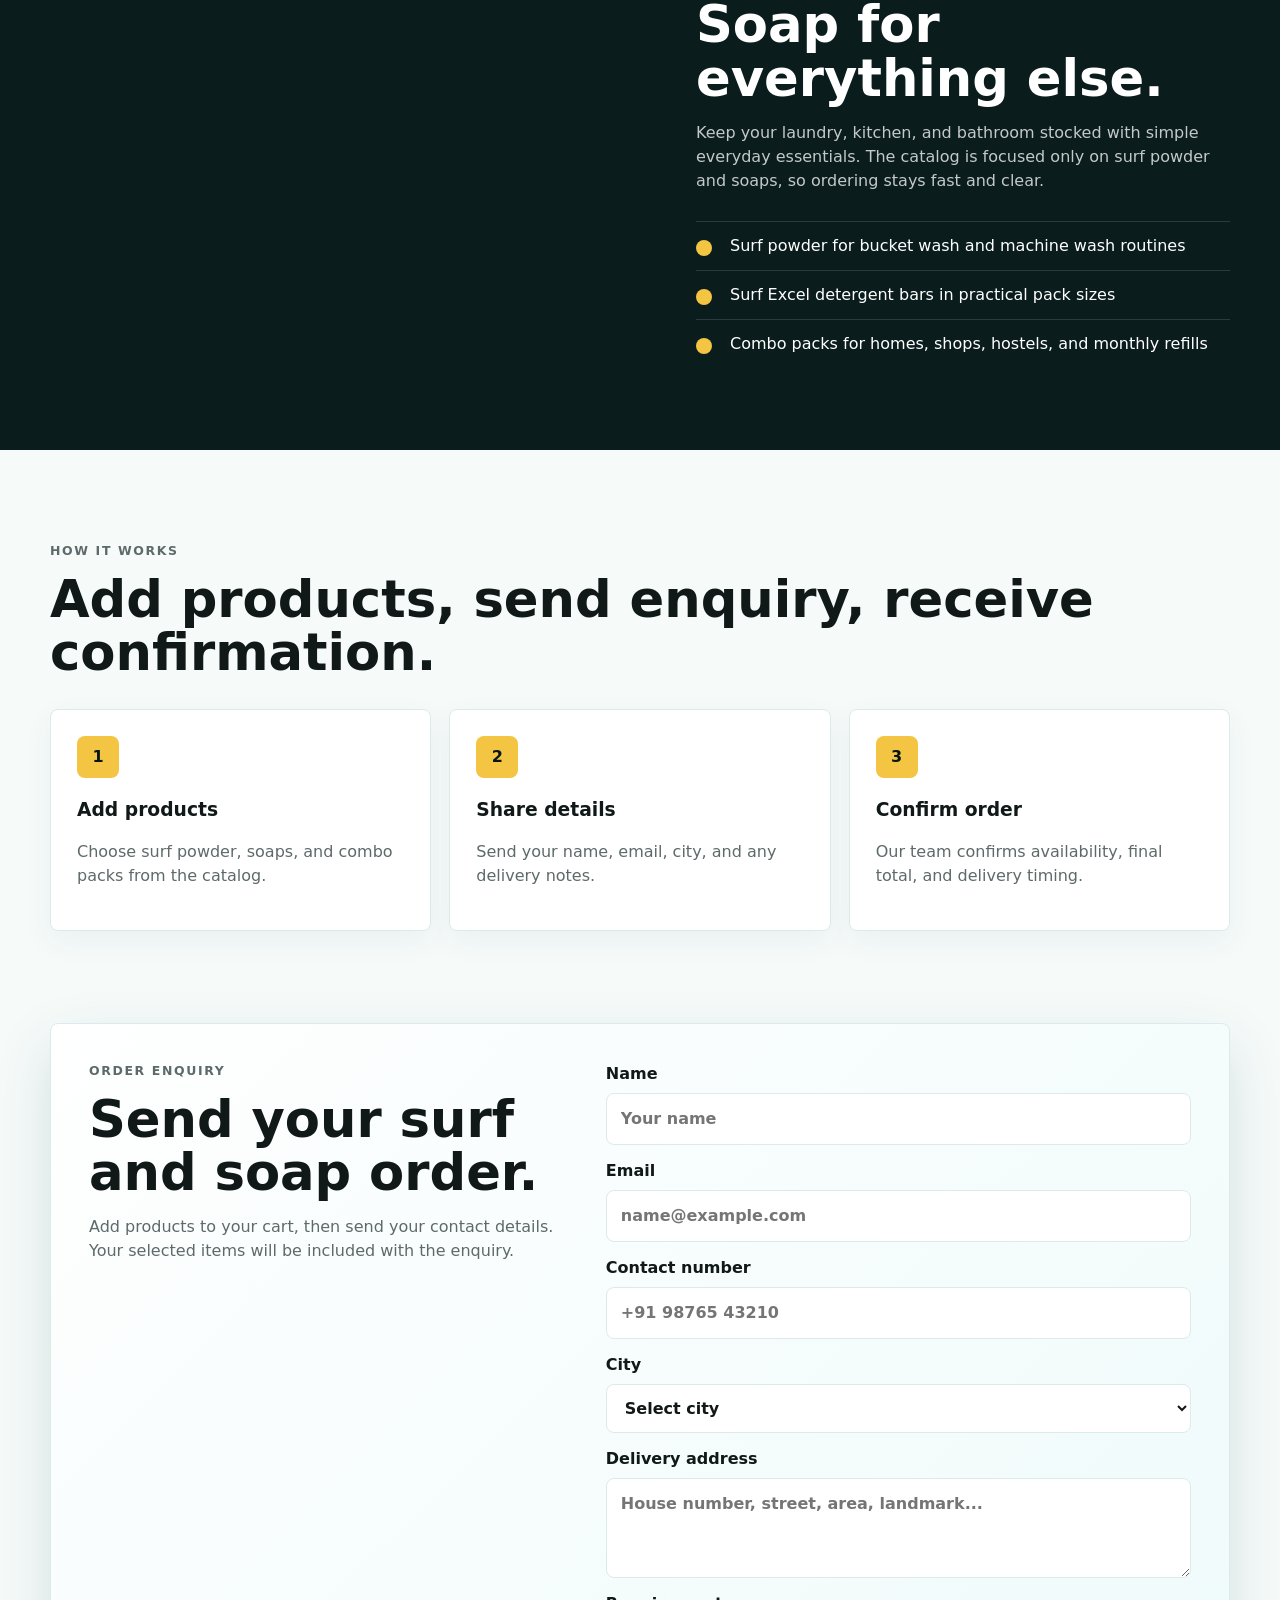
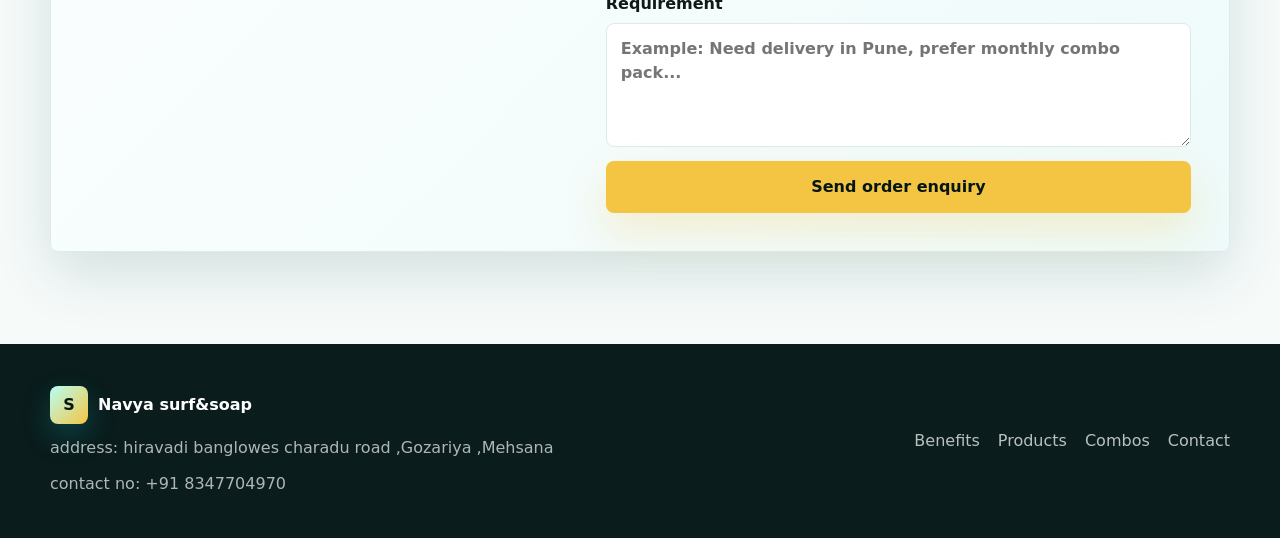
==== commit 0e0f385c: "Build Navya surf and soap storefront" ====
--- a/index.html
+++ b/index.html
@@ -3,16 +3,16 @@
   <head>
     <meta charset="UTF-8" />
     <meta name="viewport" content="width=device-width, initial-scale=1.0" />
-    <title>RasoiWorks | Premium Indian Catering for Businesses</title>
-    <link rel="preconnect" href="https://images.unsplash.com" />
+    <title>Navya surf&soap | Surf Powder and Soap Store</title>
+    <link rel="preconnect" href="https://fmcghouse.com" />
     <link rel="stylesheet" href="styles.css" />
   </head>
   <body>
     <header class="site-header">
       <nav class="nav" aria-label="Primary navigation">
-        <a class="brand" href="#home" aria-label="RasoiWorks home">
-          <span class="brand-mark">R</span>
-          <span>RasoiWorks</span>
+        <a class="brand" href="#home" aria-label="Navya surf&soap home">
+          <span class="brand-mark">S</span>
+          <span>Navya surf&soap</span>
         </a>
 
         <button class="nav-toggle" type="button" aria-label="Open menu" aria-expanded="false">
@@ -22,10 +22,10 @@
         </button>
 
         <div class="nav-links" data-nav-links>
-          <a href="#services">Services</a>
-          <a href="#menu">Menu</a>
-          <a href="#plans">Plans</a>
-          <a href="#events">Events</a>
+          <a href="#benefits">Benefits</a>
+          <a href="#products">Products</a>
+          <a href="#combos">Combos</a>
+          <a href="#delivery">Delivery</a>
           <a href="#contact">Contact</a>
           <button class="cart-link" type="button" data-open-cart>
             Cart <span data-cart-count>0</span>
@@ -39,136 +39,158 @@
         <div class="hero-media" aria-hidden="true"></div>
         <div class="hero-overlay"></div>
         <div class="hero-content">
-          <p class="eyebrow">Corporate meals, events, and Indian dining</p>
-          <h1>Premium Indian food service for modern businesses.</h1>
+          <p class="eyebrow">Surf powder and soap essentials</p>
+          <h1>Clean, fresh, everyday surf and soap products.</h1>
           <p class="hero-copy">
-            Daily office meals, boardroom lunches, event catering, pantry programs, and
-            regional Indian menus delivered with hotel-grade discipline across Indian cities.
+            Shop quality detergent powder, washing soap, bathing soap, dishwash soap, and family
+            combo packs for homes, shops, hostels, and daily laundry needs across India.
           </p>
           <div class="hero-actions">
-            <a class="btn primary" href="#menu">Order from menu</a>
-            <a class="btn secondary" href="#contact">Request business quote</a>
+            <a class="btn primary" href="#products">Shop products</a>
+            <a class="btn secondary" href="#contact">Place order enquiry</a>
           </div>
         </div>
       </section>
 
       <section class="trust-strip" aria-label="Service highlights">
         <div>
-          <strong>24 hr</strong>
-          <span>advance bulk orders</span>
-        </div>
-        <div>
-          <strong>12+</strong>
-          <span>regional cuisines</span>
-        </div>
-        <div>
-          <strong>ISO</strong>
-          <span>aligned kitchen process</span>
-        </div>
-        <div>
-          <strong>Pan India</strong>
-          <span>partner delivery network</span>
-        </div>
-      </section>
-
-      <section class="section split" id="services">
+          <strong>Surf</strong>
+          <span>powder for clothes</span>
+        </div>
+        <div>
+          <strong>Soap</strong>
+          <span>washing and bathing bars</span>
+        </div>
+        <div>
+          <strong>Combos</strong>
+          <span>monthly family packs</span>
+        </div>
+        <div>
+          <strong>India</strong>
+          <span>local order support</span>
+        </div>
+      </section>
+
+      <section class="section split" id="benefits">
         <div class="section-copy">
-          <p class="eyebrow">Services for companies</p>
-          <h2>Everything a workplace needs to feed people well.</h2>
+          <p class="eyebrow">Why shop here</p>
+          <h2>Simple cleaning products for everyday Indian homes.</h2>
           <p>
-            RasoiWorks supports startups, factories, coworking spaces, banks, schools,
-            hospitality teams, and enterprise offices with reliable Indian food programs.
+            Choose only the essentials: surf powder for laundry and soaps for washing, bathing,
+            dishes, and daily use. No complicated service plans, just clear products and easy orders.
           </p>
         </div>
-        <div class="service-grid" aria-label="Business services">
+        <div class="service-grid" aria-label="Store benefits">
           <article class="service-card">
             <span>01</span>
-            <h3>Corporate Meal Plans</h3>
-            <p>Daily breakfast, lunch, dinner, and snack rotations with live headcount control.</p>
+            <h3>Fresh Laundry</h3>
+            <p>Surf powder options for daily clothes, uniforms, towels, and bedsheets.</p>
           </article>
           <article class="service-card">
             <span>02</span>
-            <h3>Event Catering</h3>
-            <p>Buffet, plated, high-tea, launch parties, dealer meets, and annual celebrations.</p>
+            <h3>Useful Soap Range</h3>
+            <p>Washing soap, bathing soap, and dishwash bars for complete home care.</p>
           </article>
           <article class="service-card">
             <span>03</span>
-            <h3>Pantry Management</h3>
-            <p>Tea, coffee, beverages, fruit, dry snacks, and managed pantry staffing.</p>
+            <h3>Value Packs</h3>
+            <p>Family bundles and monthly combos that help customers save on repeat purchases.</p>
           </article>
           <article class="service-card">
             <span>04</span>
-            <h3>Executive Dining</h3>
-            <p>Premium thalis, boardroom menus, VIP service, and custom regional spreads.</p>
-          </article>
-        </div>
-      </section>
-
-      <section class="section menu-section" id="menu">
+            <h3>Easy Ordering</h3>
+            <p>Add products to cart and send an enquiry for delivery confirmation.</p>
+          </article>
+        </div>
+      </section>
+
+      <section class="section products-section" id="products">
         <div class="section-heading">
-          <p class="eyebrow">Indian menu</p>
-          <h2>Add your favourites and place an order.</h2>
+          <p class="eyebrow">Products</p>
+          <h2>Add surf and soap items to your cart.</h2>
           <p>
-            Choose from office-friendly Indian classics, premium mains, breads, desserts,
-            beverages, and curated meal boxes.
+            Pick from detergent powder, washing soap, bathing soap, dishwash soap, and home combo
+            packs. We will confirm stock, delivery, and final payment details.
           </p>
         </div>
 
-        <div class="menu-layout">
-          <aside class="filters" aria-label="Menu filters">
+        <div class="products-layout">
+          <aside class="filters" aria-label="Product filters">
             <button class="filter-btn active" type="button" data-filter="all">All</button>
-            <button class="filter-btn" type="button" data-filter="meals">Meals</button>
-            <button class="filter-btn" type="button" data-filter="mains">Mains</button>
-            <button class="filter-btn" type="button" data-filter="breads">Breads</button>
-            <button class="filter-btn" type="button" data-filter="desserts">Desserts</button>
-            <button class="filter-btn" type="button" data-filter="drinks">Drinks</button>
+            <button class="filter-btn" type="button" data-filter="surf">Surf powder</button>
+            <button class="filter-btn" type="button" data-filter="washing-soap">Washing soap</button>
+            <button class="filter-btn" type="button" data-filter="combos">Combos</button>
           </aside>
 
-          <div class="menu-grid" data-menu-grid></div>
-        </div>
-      </section>
-
-      <section class="section plans" id="plans">
+          <div class="product-grid" data-product-grid></div>
+        </div>
+      </section>
+
+      <section class="section industries" id="combos">
         <div class="section-heading">
-          <p class="eyebrow">Business plans</p>
-          <h2>Structured programs for every team size.</h2>
+          <p class="eyebrow">Popular combos</p>
+          <h2>Ready packs for regular monthly needs.</h2>
+        </div>
+        <div class="industry-grid">
+          <article>
+            <h3>Family Laundry Pack</h3>
+            <p>Surf powder plus washing soap for daily clothes and linens.</p>
+          </article>
+          <article>
+            <h3>Home Care Pack</h3>
+            <p>Surf Excel powder and detergent bars for everyday laundry cleaning.</p>
+          </article>
+          <article>
+            <h3>Surf Excel Bar Pack</h3>
+            <p>Detergent bars for collar, cuff, socks, and stain rubbing.</p>
+          </article>
+          <article>
+            <h3>Shop Refill Pack</h3>
+            <p>Extra Surf Excel powder and bar quantities for repeat buyers.</p>
+          </article>
+        </div>
+      </section>
+
+      <section class="section plans" id="delivery">
+        <div class="section-heading">
+          <p class="eyebrow">Delivery options</p>
+          <h2>Choose the order size that fits you.</h2>
         </div>
         <div class="plan-grid">
           <article class="plan-card">
-            <h3>Startup Desk</h3>
-            <p>For teams of 20-75 people needing flexible lunches and snacks.</p>
-            <strong>From Rs. 149 / meal</strong>
-            <a href="#contact">Enquire</a>
+            <h3>Single Order</h3>
+            <p>Best for trying a few surf and soap products.</p>
+            <strong>From Rs. 199</strong>
+            <a href="#products">Shop now</a>
           </article>
           <article class="plan-card featured">
-            <h3>Office Plus</h3>
-            <p>Balanced daily meals, rotating cuisines, and monthly performance reporting.</p>
-            <strong>From Rs. 129 / meal</strong>
-            <a href="#contact">Build plan</a>
+            <h3>Monthly Home Pack</h3>
+            <p>Surf powder and soaps for a family’s regular cleaning needs.</p>
+            <strong>From Rs. 799</strong>
+            <a href="#products">Add combo</a>
           </article>
           <article class="plan-card">
-            <h3>Enterprise Dining</h3>
-            <p>Multi-location operations, compliance support, dedicated menu planning.</p>
-            <strong>Custom pricing</strong>
-            <a href="#contact">Talk to us</a>
-          </article>
-        </div>
-      </section>
-
-      <section class="section showcase" id="events">
-        <div class="showcase-image" aria-label="Indian catering buffet"></div>
+            <h3>Shop Quantity</h3>
+            <p>Higher quantity orders for shops, hostels, and offices.</p>
+            <strong>Custom quote</strong>
+            <a href="#contact">Ask for price</a>
+          </article>
+        </div>
+      </section>
+
+      <section class="section showcase">
+        <div class="showcase-image" aria-label="Laundry detergent products"></div>
         <div class="showcase-copy">
-          <p class="eyebrow">Events and celebrations</p>
-          <h2>From office lunches to festive banquets.</h2>
+          <p class="eyebrow">Clean and fresh</p>
+          <h2>Surf for clothes. Soap for everything else.</h2>
           <p>
-            Plan Diwali parties, town halls, onboarding lunches, client visits, product
-            launches, and private corporate dinners with menus tailored to region, budget,
-            guest profile, and service format.
+            Keep your laundry, kitchen, and bathroom stocked with simple everyday essentials. The
+            catalog is focused only on surf powder and soaps, so ordering stays fast and clear.
           </p>
           <ul class="check-list">
-            <li>Live counters and buffet service</li>
-            <li>Jain, vegan, gluten-free, and no-onion options</li>
-            <li>Packaging, delivery, service staff, and setup support</li>
+            <li>Surf powder for bucket wash and machine wash routines</li>
+            <li>Surf Excel detergent bars in practical pack sizes</li>
+            <li>Combo packs for homes, shops, hostels, and monthly refills</li>
           </ul>
         </div>
       </section>
@@ -176,23 +198,23 @@
       <section class="section process" aria-label="How ordering works">
         <div class="section-heading">
           <p class="eyebrow">How it works</p>
-          <h2>Simple ordering, professional execution.</h2>
+          <h2>Add products, send enquiry, receive confirmation.</h2>
         </div>
         <div class="process-grid">
           <article>
             <span>1</span>
-            <h3>Select menu or plan</h3>
-            <p>Add items online or request a custom business program.</p>
+            <h3>Add products</h3>
+            <p>Choose surf powder, soaps, and combo packs from the catalog.</p>
           </article>
           <article>
             <span>2</span>
-            <h3>Confirm details</h3>
-            <p>Share date, address, headcount, dietary needs, and service style.</p>
+            <h3>Share details</h3>
+            <p>Send your name, email, city, and any delivery notes.</p>
           </article>
           <article>
             <span>3</span>
-            <h3>Receive fresh food</h3>
-            <p>Your order is prepared, packed, tracked, and delivered on schedule.</p>
+            <h3>Confirm order</h3>
+            <p>Our team confirms availability, final total, and delivery timing.</p>
           </article>
         </div>
       </section>
@@ -200,11 +222,11 @@
       <section class="section contact-section" id="contact">
         <div class="contact-panel">
           <div>
-            <p class="eyebrow">Contact sales</p>
-            <h2>Tell us what your team needs.</h2>
+            <p class="eyebrow">Order enquiry</p>
+            <h2>Send your surf and soap order.</h2>
             <p>
-              Share your office location, expected guests, and preferred service. We will
-              respond with a tailored menu and estimate.
+              Add products to your cart, then send your contact details. Your selected items will
+              be included with the enquiry.
             </p>
           </div>
           <form class="contact-form">
@@ -213,8 +235,12 @@
               <input type="text" name="name" placeholder="Your name" required />
             </label>
             <label>
-              Business email
-              <input type="email" name="email" placeholder="name@company.com" required />
+              Email
+              <input type="email" name="email" placeholder="name@example.com" required />
+            </label>
+            <label>
+              Contact number
+              <input type="tel" name="phone" placeholder="+91 98765 43210" required />
             </label>
             <label>
               City
@@ -227,14 +253,19 @@
                 <option>Chennai</option>
                 <option>Pune</option>
                 <option>Ahmedabad</option>
+                <option>Kolkata</option>
                 <option>Other city</option>
               </select>
             </label>
             <label>
+              Delivery address
+              <textarea name="address" rows="3" placeholder="House number, street, area, landmark..." required></textarea>
+            </label>
+            <label>
               Requirement
-              <textarea name="message" rows="4" placeholder="Daily meals, event catering, pantry service..."></textarea>
-            </label>
-            <button class="btn primary" type="submit">Send enquiry</button>
+              <textarea name="message" rows="4" placeholder="Example: Need delivery in Pune, prefer monthly combo pack..."></textarea>
+            </label>
+            <button class="btn primary" type="submit">Send order enquiry</button>
           </form>
         </div>
       </section>
@@ -243,15 +274,16 @@
     <footer class="footer">
       <div>
         <a class="brand" href="#home">
-          <span class="brand-mark">R</span>
-          <span>RasoiWorks</span>
+          <span class="brand-mark">S</span>
+          <span>Navya surf&soap</span>
         </a>
-        <p>Premium Indian food service for businesses across India.</p>
+        <p>address: hiravadi banglowes charadu road ,Gozariya ,Mehsana</p>
+        <p>contact no: +91 8347704970</p>
       </div>
       <div class="footer-links">
-        <a href="#services">Services</a>
-        <a href="#menu">Menu</a>
-        <a href="#plans">Plans</a>
+        <a href="#benefits">Benefits</a>
+        <a href="#products">Products</a>
+        <a href="#combos">Combos</a>
         <a href="#contact">Contact</a>
       </div>
     </footer>
@@ -265,13 +297,13 @@
         <button class="icon-btn" type="button" data-close-cart aria-label="Close cart">x</button>
       </div>
       <div class="cart-items" data-cart-items></div>
-      <div class="cart-empty" data-cart-empty>Your cart is empty. Add items from the menu.</div>
+      <div class="cart-empty" data-cart-empty>Your cart is empty. Add products from the catalog.</div>
       <div class="cart-summary">
         <div>
-          <span>Subtotal</span>
+          <span>Estimated subtotal</span>
           <strong data-cart-total>Rs. 0</strong>
         </div>
-        <button class="btn primary" type="button" data-checkout>Place order request</button>
+        <a class="btn primary" href="#contact" data-checkout>Continue to enquiry</a>
         <p data-order-status role="status"></p>
       </div>
     </aside>
--- a/styles.css
+++ b/styles.css
@@ -1,14 +1,15 @@
 :root {
-  --ink: #1e1b18;
-  --muted: #686059;
-  --paper: #fffaf2;
+  --ink: #101818;
+  --muted: #5e6a6a;
+  --paper: #f6fbfa;
   --panel: #ffffff;
-  --line: #eadfce;
-  --saffron: #d97924;
-  --saffron-dark: #a94d18;
-  --green: #22664f;
-  --maroon: #6e2437;
-  --shadow: 0 20px 60px rgba(52, 31, 17, 0.14);
+  --line: #dcebea;
+  --aqua: #16b8c4;
+  --aqua-dark: #087f8c;
+  --mint: #dff7f1;
+  --leaf: #16856b;
+  --sun: #f4c542;
+  --shadow: 0 22px 58px rgba(10, 62, 67, 0.14);
 }
 
 * {
@@ -48,7 +49,7 @@
   top: 0;
   z-index: 50;
   border-bottom: 1px solid rgba(255, 255, 255, 0.18);
-  background: rgba(30, 27, 24, 0.88);
+  background: rgba(10, 28, 28, 0.9);
   backdrop-filter: blur(18px);
 }
 
@@ -67,19 +68,19 @@
   display: inline-flex;
   align-items: center;
   gap: 10px;
-  font-weight: 800;
+  font-weight: 900;
   letter-spacing: 0;
 }
 
 .brand-mark {
   width: 38px;
   height: 38px;
-  border-radius: 50%;
+  border-radius: 8px;
   display: grid;
   place-items: center;
-  color: #fff;
-  background: linear-gradient(135deg, var(--saffron), var(--maroon));
-  box-shadow: 0 10px 28px rgba(217, 121, 36, 0.28);
+  color: #061515;
+  background: linear-gradient(135deg, #b7fff5, var(--sun));
+  box-shadow: 0 12px 28px rgba(22, 184, 196, 0.25);
 }
 
 .nav-links {
@@ -138,7 +139,7 @@
   background: #fff;
   border-radius: 50%;
   font-size: 0.76rem;
-  font-weight: 800;
+  font-weight: 900;
 }
 
 .hero {
@@ -155,7 +156,7 @@
   inset: 0;
   z-index: -3;
   background:
-    url("https://images.unsplash.com/photo-1585937421612-70a008356fbe?auto=format&fit=crop&w=1800&q=80")
+    url("https://fmcghouse.com/cdn/shop/files/SURFEXCELDETERGENTPOWDER1KKG.webp?v=1746444719&width=1800")
     center / cover;
   transform: scale(1.02);
 }
@@ -165,8 +166,8 @@
   inset: 0;
   z-index: -2;
   background:
-    linear-gradient(90deg, rgba(20, 15, 12, 0.88), rgba(20, 15, 12, 0.46), rgba(20, 15, 12, 0.18)),
-    linear-gradient(0deg, rgba(20, 15, 12, 0.72), rgba(20, 15, 12, 0));
+    linear-gradient(90deg, rgba(7, 21, 21, 0.9), rgba(7, 21, 21, 0.52), rgba(7, 21, 21, 0.18)),
+    linear-gradient(0deg, rgba(7, 21, 21, 0.78), rgba(7, 21, 21, 0));
 }
 
 .hero-content {
@@ -178,7 +179,7 @@
 
 .eyebrow {
   margin: 0 0 12px;
-  color: var(--saffron);
+  color: var(--aqua);
   font-size: 0.78rem;
   font-weight: 900;
   letter-spacing: 0.13em;
@@ -190,19 +191,19 @@
 .cart-header h2 {
   margin: 0;
   letter-spacing: 0;
-  line-height: 1.02;
+  line-height: 1.04;
 }
 
 .hero h1 {
-  max-width: 760px;
-  font-size: clamp(3rem, 8vw, 6.8rem);
+  max-width: 850px;
+  font-size: clamp(2.8rem, 7vw, 6.5rem);
 }
 
 .hero-copy {
-  max-width: 680px;
+  max-width: 720px;
   margin: 24px 0 0;
-  color: rgba(255, 255, 255, 0.82);
-  font-size: clamp(1rem, 2vw, 1.24rem);
+  color: rgba(255, 255, 255, 0.84);
+  font-size: clamp(1rem, 2vw, 1.18rem);
 }
 
 .hero-actions {
@@ -221,17 +222,17 @@
   border-radius: 8px;
   padding: 13px 18px;
   cursor: pointer;
-  font-weight: 800;
+  font-weight: 900;
 }
 
 .btn.primary {
-  color: #fff;
-  background: var(--saffron);
-  box-shadow: 0 18px 42px rgba(217, 121, 36, 0.28);
+  color: #061515;
+  background: var(--sun);
+  box-shadow: 0 18px 42px rgba(244, 197, 66, 0.24);
 }
 
 .btn.primary:hover {
-  background: var(--saffron-dark);
+  background: #ffd95f;
 }
 
 .btn.secondary {
@@ -266,7 +267,7 @@
 
 .trust-strip strong {
   display: block;
-  color: var(--green);
+  color: var(--aqua-dark);
   font-size: 1.35rem;
 }
 
@@ -289,7 +290,7 @@
 }
 
 .section h2 {
-  font-size: clamp(2rem, 4vw, 4rem);
+  font-size: clamp(2rem, 4vw, 3.8rem);
 }
 
 .section p {
@@ -303,7 +304,7 @@
 
 .section-copy p:last-child,
 .section-heading p:last-child {
-  max-width: 720px;
+  max-width: 740px;
   font-size: 1.05rem;
 }
 
@@ -316,27 +317,30 @@
 .service-card,
 .plan-card,
 .process-grid article,
-.menu-card {
+.product-card,
+.industry-grid article {
   border: 1px solid var(--line);
   border-radius: 8px;
-  background: rgba(255, 255, 255, 0.82);
-  box-shadow: 0 10px 30px rgba(52, 31, 17, 0.06);
-}
-
-.service-card {
+  background: rgba(255, 255, 255, 0.9);
+  box-shadow: 0 10px 30px rgba(10, 62, 67, 0.06);
+}
+
+.service-card,
+.industry-grid article {
   min-height: 210px;
   padding: 26px;
 }
 
 .service-card span {
-  color: var(--saffron);
+  color: var(--aqua-dark);
   font-weight: 900;
 }
 
 .service-card h3,
 .plan-card h3,
 .process-grid h3,
-.menu-card h3 {
+.product-card h3,
+.industry-grid h3 {
   margin: 18px 0 8px;
 }
 
@@ -344,13 +348,13 @@
   margin-bottom: 30px;
 }
 
-.menu-section {
+.products-section {
   width: 100%;
   padding-inline: max(16px, calc((100% - 1180px) / 2));
-  background: #f7efe3;
-}
-
-.menu-layout {
+  background: linear-gradient(180deg, #edfafa, #f8fffd);
+}
+
+.products-layout {
   display: grid;
   grid-template-columns: 190px 1fr;
   gap: 24px;
@@ -371,56 +375,57 @@
   color: var(--ink);
   background: #fff;
   cursor: pointer;
-  font-weight: 800;
+  font-weight: 900;
 }
 
 .filter-btn.active,
 .filter-btn:hover {
   color: #fff;
-  background: var(--green);
-  border-color: var(--green);
-}
-
-.menu-grid {
+  background: var(--aqua-dark);
+  border-color: var(--aqua-dark);
+}
+
+.product-grid {
   display: grid;
   grid-template-columns: repeat(3, minmax(0, 1fr));
   gap: 18px;
 }
 
-.menu-card {
+.product-card {
   overflow: hidden;
 }
 
-.menu-card img {
+.product-card img {
   width: 100%;
-  aspect-ratio: 1.35;
+  aspect-ratio: 1.28;
   display: block;
   object-fit: cover;
-}
-
-.menu-card-body {
+  background: var(--mint);
+}
+
+.product-card-body {
   padding: 18px;
 }
 
-.menu-card-top {
+.product-card-top {
   display: flex;
   justify-content: space-between;
   gap: 14px;
 }
 
-.menu-card h3 {
+.product-card h3 {
   margin: 0;
   font-size: 1.05rem;
 }
 
-.menu-card p {
-  min-height: 48px;
+.product-card p {
+  min-height: 70px;
   margin: 10px 0 14px;
   font-size: 0.92rem;
 }
 
 .price {
-  color: var(--green);
+  color: var(--leaf);
   font-weight: 900;
   white-space: nowrap;
 }
@@ -434,11 +439,11 @@
 
 .tag {
   padding: 5px 8px;
-  color: var(--maroon);
-  background: #f9e7df;
+  color: #075d63;
+  background: var(--mint);
   border-radius: 999px;
   font-size: 0.75rem;
-  font-weight: 800;
+  font-weight: 900;
 }
 
 .add-btn {
@@ -453,7 +458,22 @@
 }
 
 .add-btn:hover {
-  background: var(--green);
+  background: var(--aqua-dark);
+}
+
+.industries {
+  text-align: center;
+}
+
+.industries .section-heading p:last-child {
+  margin-inline: auto;
+}
+
+.industry-grid {
+  display: grid;
+  grid-template-columns: repeat(4, 1fr);
+  gap: 16px;
+  text-align: left;
 }
 
 .plans {
@@ -477,13 +497,13 @@
 
 .plan-card.featured {
   color: #fff;
-  background: var(--green);
-  border-color: var(--green);
+  background: var(--aqua-dark);
+  border-color: var(--aqua-dark);
   transform: translateY(-10px);
 }
 
 .plan-card.featured p {
-  color: rgba(255, 255, 255, 0.74);
+  color: rgba(255, 255, 255, 0.78);
 }
 
 .plan-card strong {
@@ -494,7 +514,11 @@
 
 .plan-card a {
   font-weight: 900;
-  color: var(--saffron);
+  color: var(--leaf);
+}
+
+.plan-card.featured a {
+  color: var(--sun);
 }
 
 .showcase {
@@ -503,13 +527,13 @@
   grid-template-columns: 1fr 1fr;
   align-items: stretch;
   padding: 0;
-  background: var(--ink);
+  background: #0a1c1c;
 }
 
 .showcase-image {
   min-height: 560px;
   background:
-    url("https://images.unsplash.com/photo-1606491956689-2ea866880c84?auto=format&fit=crop&w=1500&q=80")
+    url("https://fmcghouse.com/cdn/shop/files/SURFEXCELDETERGENTBAR4X200G.jpg?v=1746440092&width=1500")
     center / cover;
 }
 
@@ -519,7 +543,7 @@
 }
 
 .showcase-copy p {
-  color: rgba(255, 255, 255, 0.72);
+  color: rgba(255, 255, 255, 0.76);
 }
 
 .check-list {
@@ -542,7 +566,7 @@
   width: 16px;
   height: 16px;
   border-radius: 50%;
-  background: var(--saffron);
+  background: var(--sun);
 }
 
 .process-grid {
@@ -560,9 +584,9 @@
   height: 42px;
   display: grid;
   place-items: center;
-  color: #fff;
-  background: var(--maroon);
-  border-radius: 50%;
+  color: #061515;
+  background: var(--sun);
+  border-radius: 8px;
   font-weight: 900;
 }
 
@@ -577,8 +601,8 @@
   padding: 38px;
   border-radius: 8px;
   background:
-    linear-gradient(135deg, rgba(255, 255, 255, 0.94), rgba(255, 250, 242, 0.88)),
-    url("https://images.unsplash.com/photo-1565557623262-b51c2513a641?auto=format&fit=crop&w=1200&q=80")
+    linear-gradient(135deg, rgba(255, 255, 255, 0.95), rgba(237, 250, 250, 0.9)),
+    url("https://fmcghouse.com/cdn/shop/files/SURFEXCELDETERGENTPOWDER500G.jpg?v=1746444676&width=1200")
     center / cover;
   border: 1px solid var(--line);
   box-shadow: var(--shadow);
@@ -593,7 +617,7 @@
   display: grid;
   gap: 7px;
   color: var(--ink);
-  font-weight: 800;
+  font-weight: 900;
 }
 
 .contact-form input,
@@ -613,7 +637,7 @@
   gap: 30px;
   padding: 42px max(16px, calc((100% - 1180px) / 2));
   color: #fff;
-  background: #161310;
+  background: #0a1c1c;
 }
 
 .footer p {
@@ -662,7 +686,7 @@
   height: 42px;
   border-radius: 8px;
   color: var(--ink);
-  background: #f4eadc;
+  background: var(--mint);
   font-size: 1.2rem;
 }
 
@@ -736,8 +760,8 @@
 [data-order-status] {
   min-height: 22px;
   margin: 10px 0 0;
-  color: var(--green);
-  font-weight: 800;
+  color: var(--leaf);
+  font-weight: 900;
 }
 
 .scrim {
@@ -765,7 +789,7 @@
     align-items: stretch;
     padding: 16px;
     border-radius: 8px;
-    background: #211d19;
+    background: #0a1c1c;
     box-shadow: var(--shadow);
   }
 
@@ -797,7 +821,8 @@
 
   .service-grid,
   .plan-grid,
-  .process-grid {
+  .process-grid,
+  .industry-grid {
     grid-template-columns: 1fr;
   }
 
@@ -805,7 +830,7 @@
     transform: none;
   }
 
-  .menu-layout {
+  .products-layout {
     grid-template-columns: 1fr;
   }
 
@@ -819,7 +844,7 @@
     min-width: 120px;
   }
 
-  .menu-grid {
+  .product-grid {
     grid-template-columns: repeat(2, minmax(0, 1fr));
   }
 
@@ -830,7 +855,7 @@
 
 @media (max-width: 640px) {
   .hero {
-    min-height: 680px;
+    min-height: 690px;
   }
 
   .hero-content {
@@ -838,7 +863,7 @@
   }
 
   .hero h1 {
-    font-size: clamp(2.55rem, 14vw, 4.2rem);
+    font-size: clamp(2.35rem, 13vw, 4rem);
   }
 
   .hero-actions,
@@ -862,8 +887,12 @@
     padding: 64px 0;
   }
 
-  .menu-grid {
+  .product-grid {
     grid-template-columns: 1fr;
+  }
+
+  .product-card p {
+    min-height: 0;
   }
 
   .showcase-image {
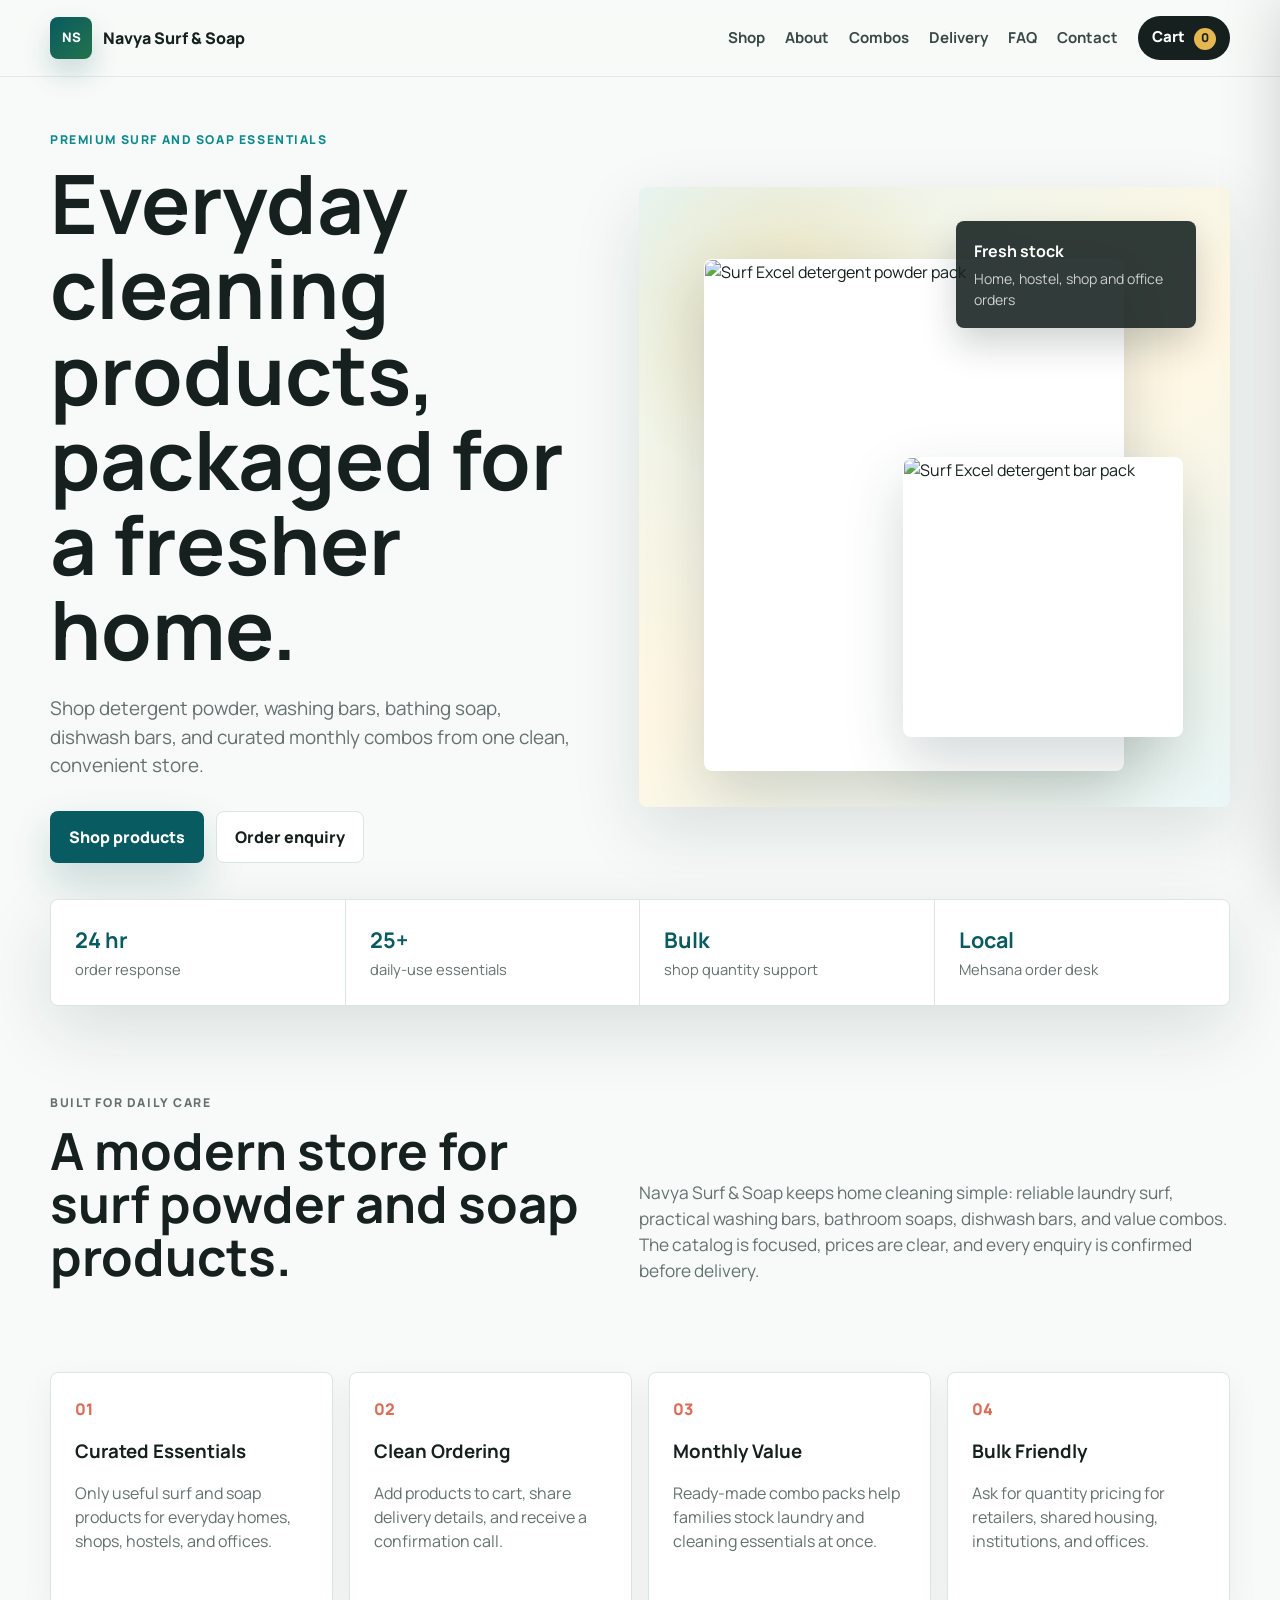
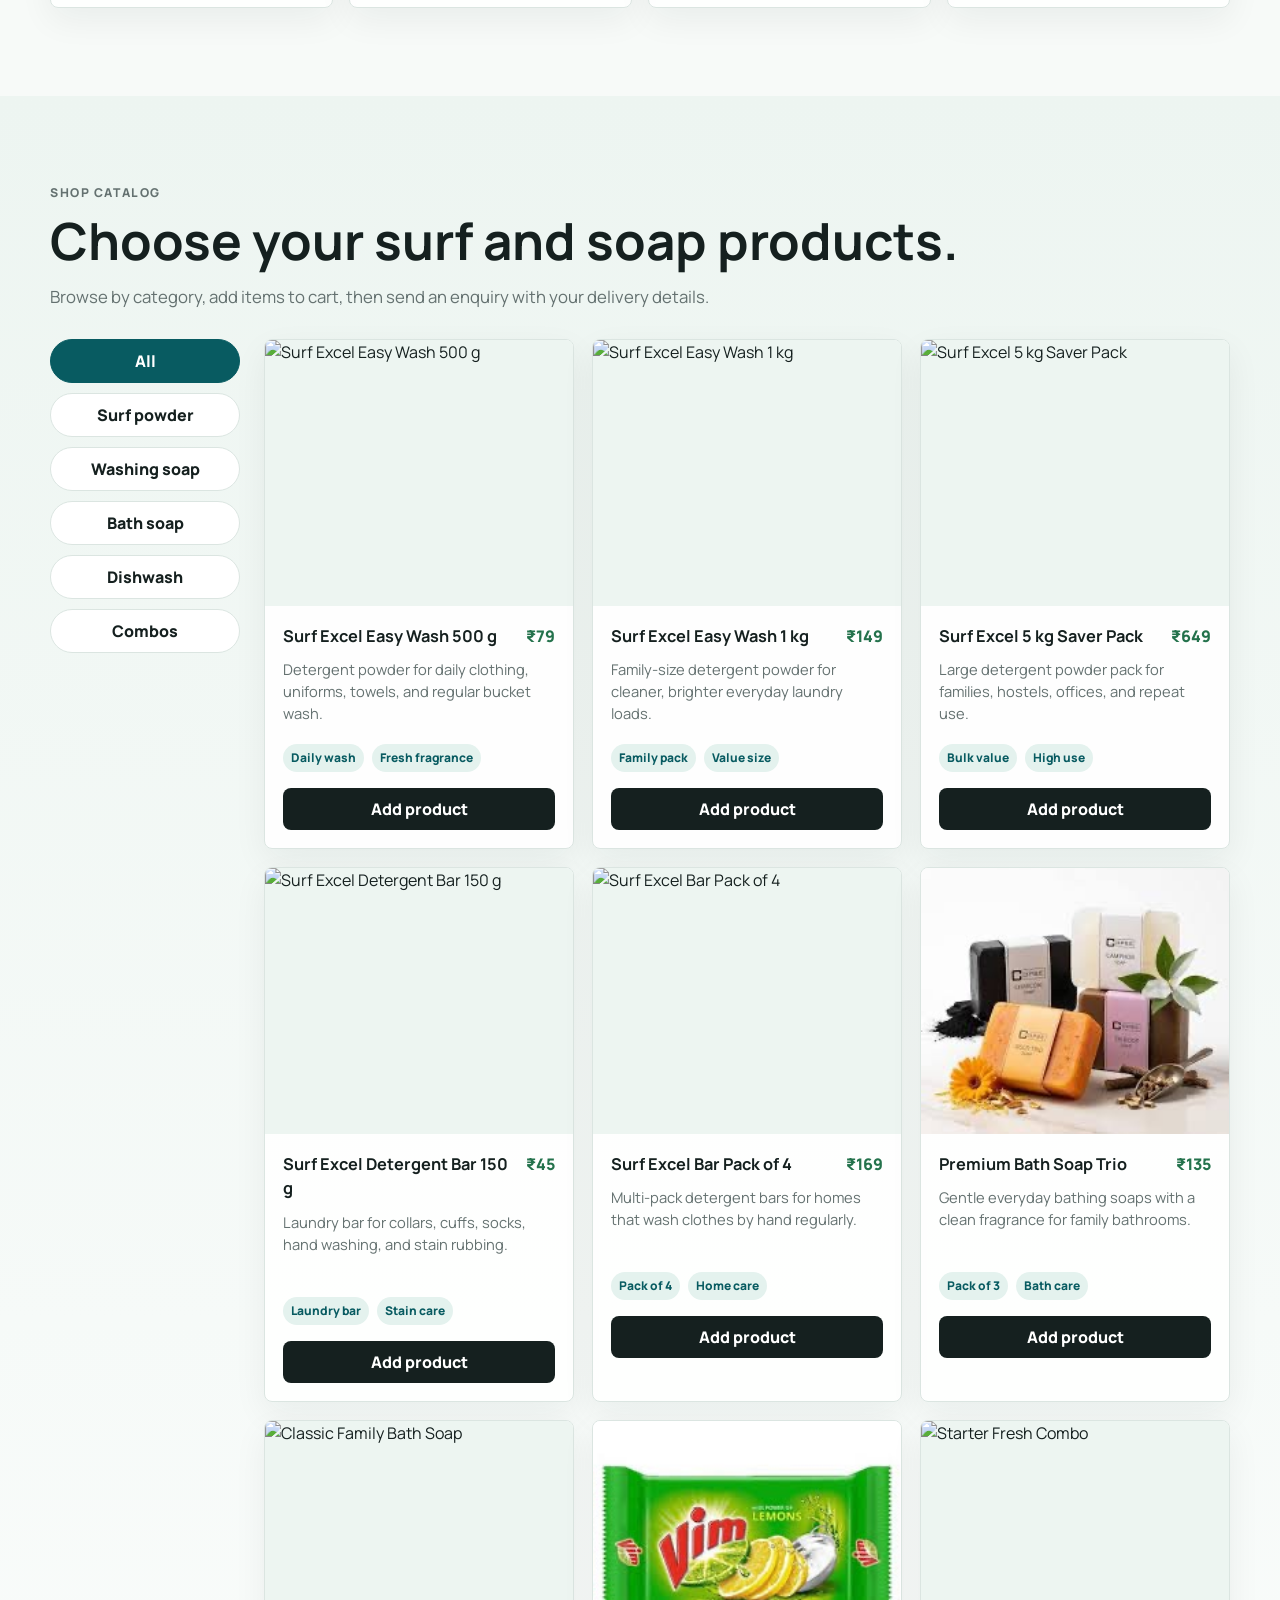
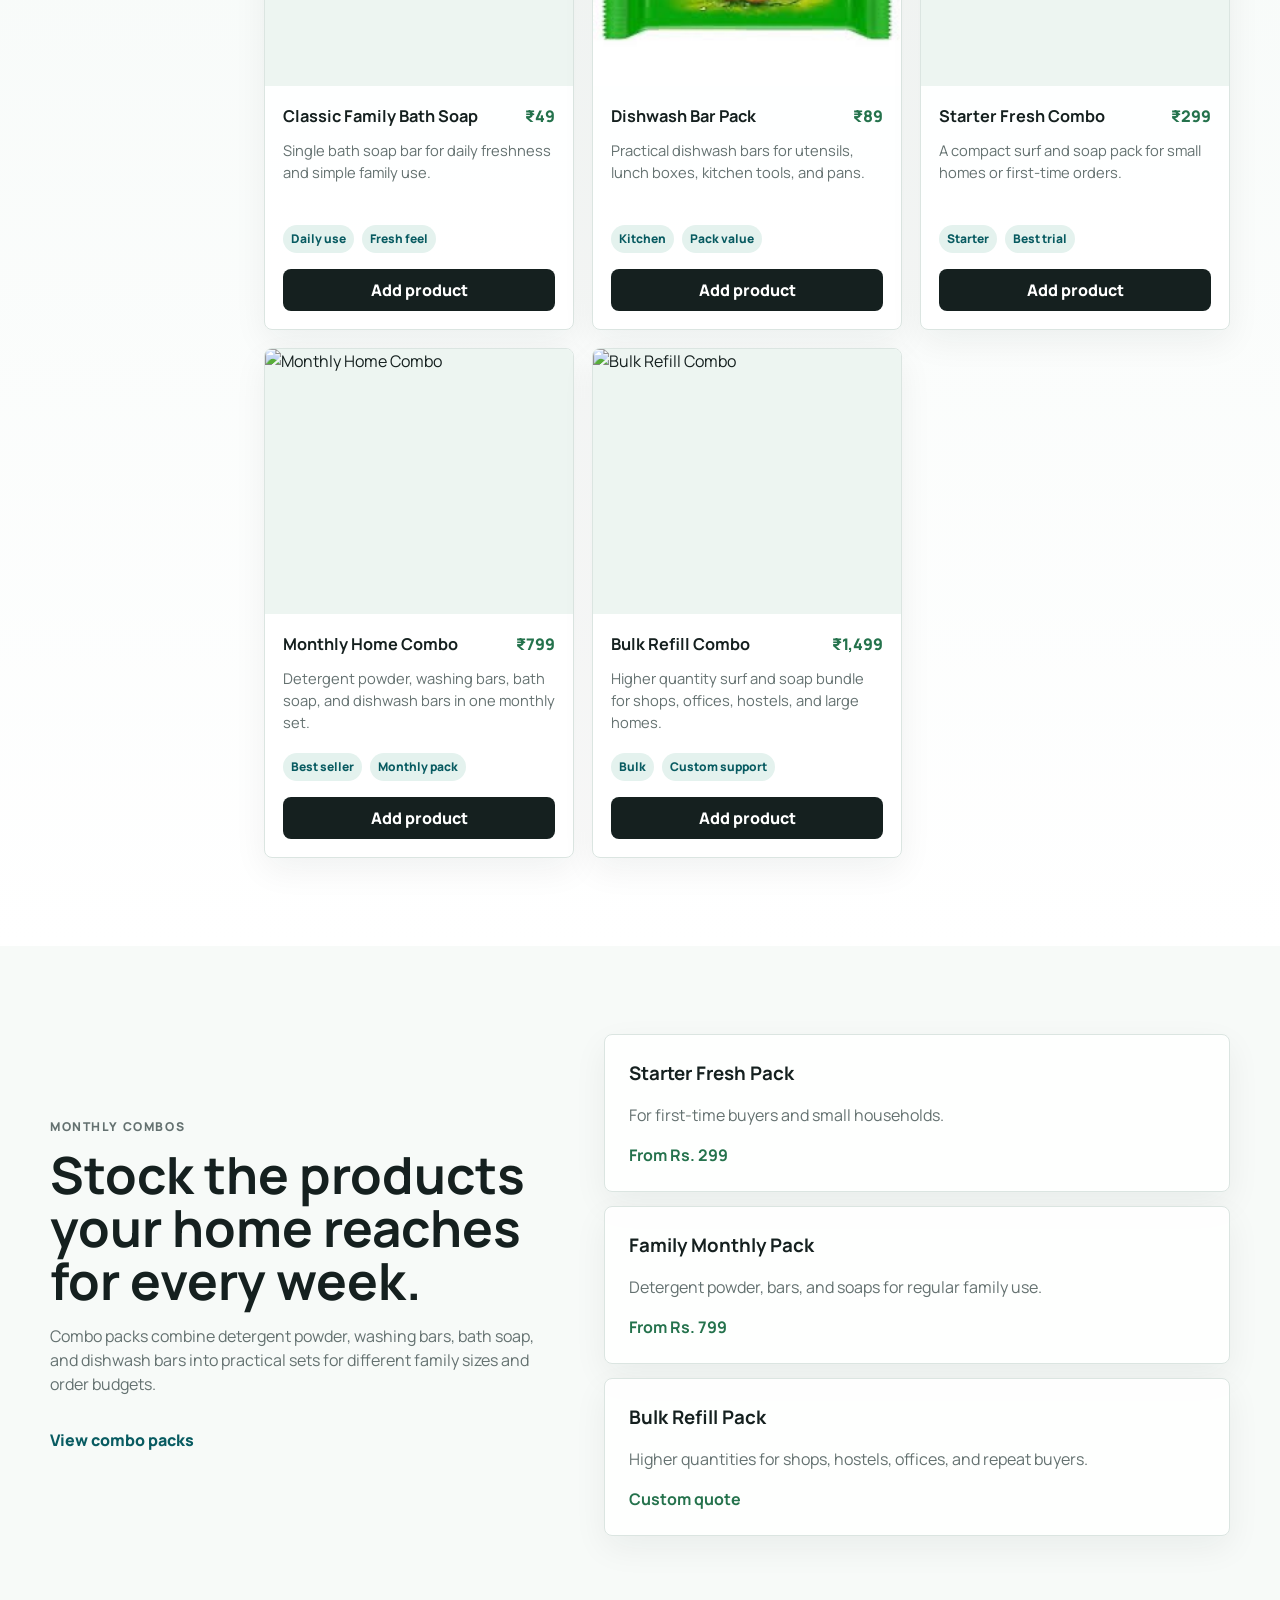
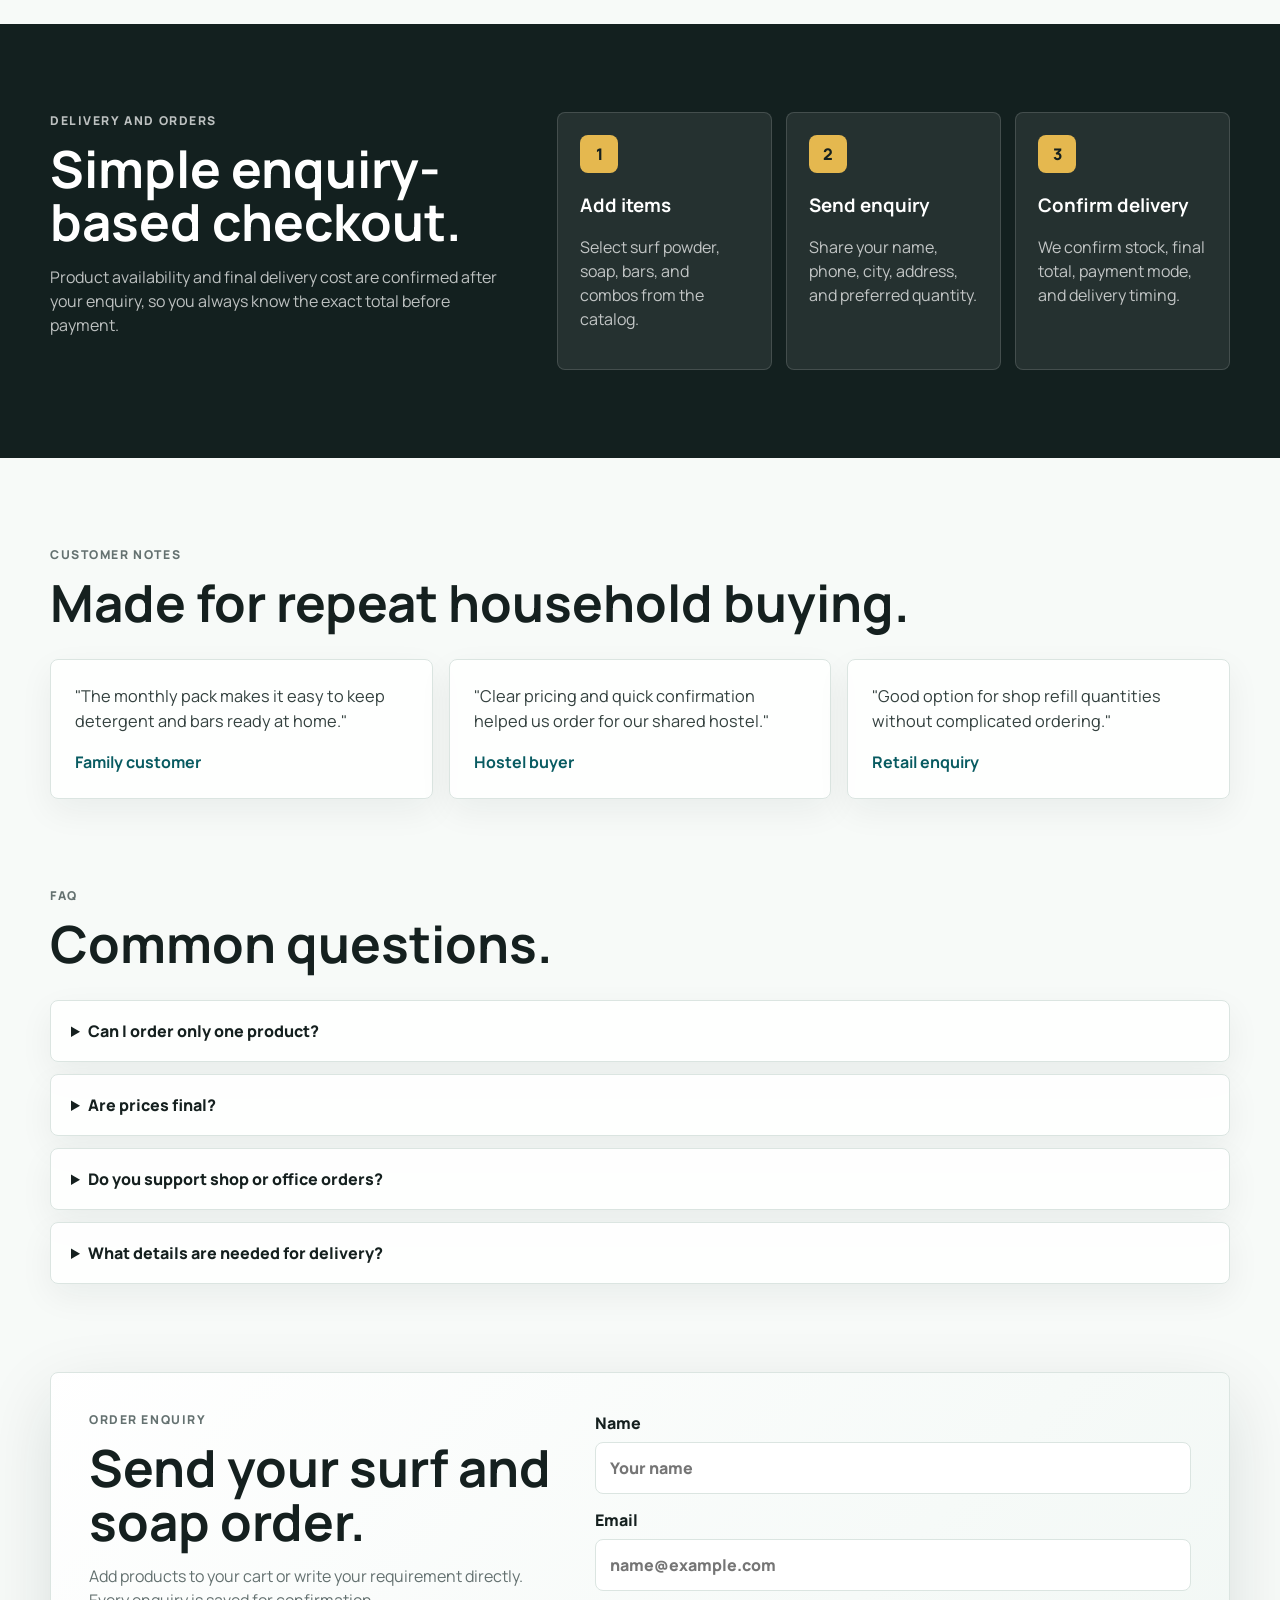
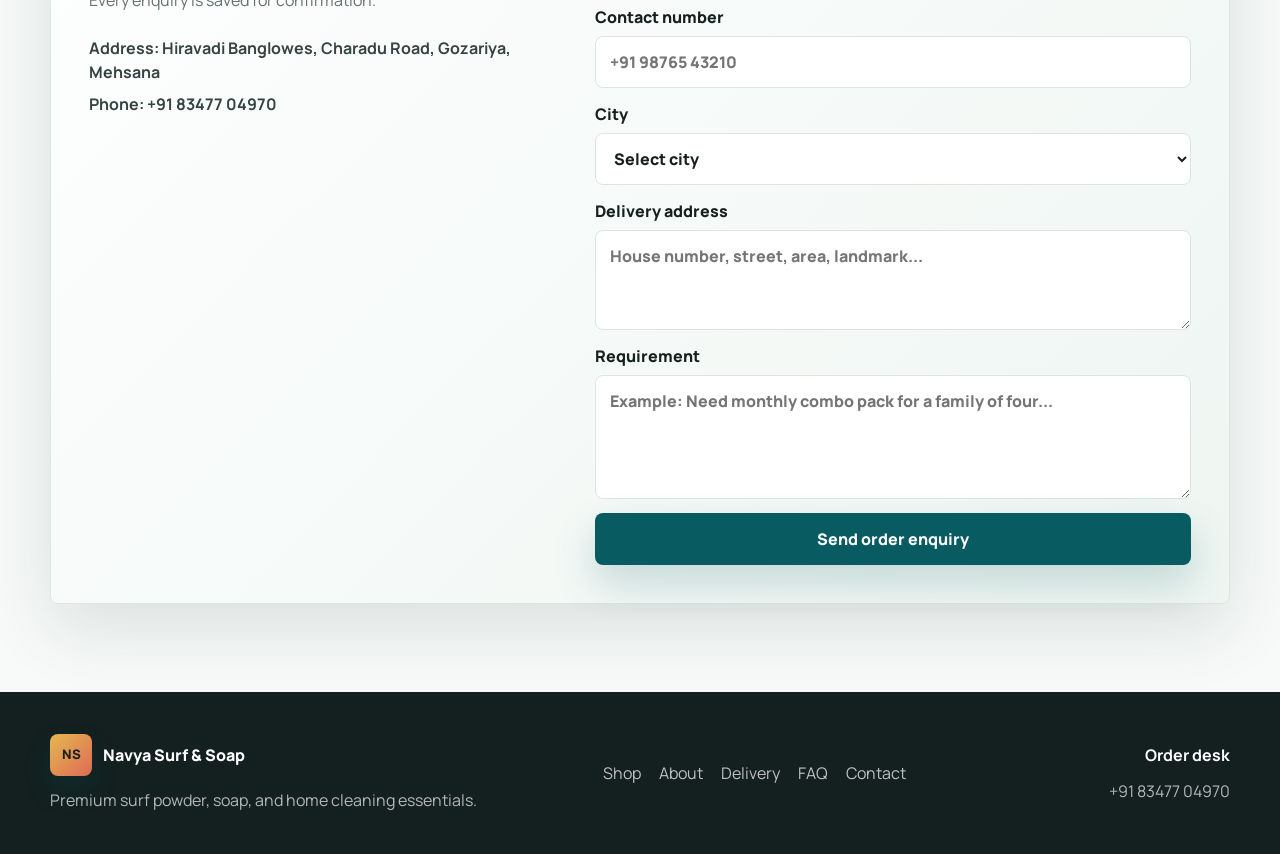
==== commit a2c3d79c: "Update Navya soap and surf website" ====
--- a/index.html
+++ b/index.html
@@ -3,16 +3,25 @@
   <head>
     <meta charset="UTF-8" />
     <meta name="viewport" content="width=device-width, initial-scale=1.0" />
-    <title>Navya surf&soap | Surf Powder and Soap Store</title>
-    <link rel="preconnect" href="https://fmcghouse.com" />
+    <meta
+      name="description"
+      content="Navya Surf & Soap is a premium online storefront for surf powder, detergent bars, bathing soap, dishwash bars, and monthly home-care combos."
+    />
+    <title>Navya Surf & Soap | Premium Home Cleaning Store</title>
+    <link rel="preconnect" href="https://fonts.googleapis.com" />
+    <link rel="preconnect" href="https://fonts.gstatic.com" crossorigin />
+    <link
+      href="https://fonts.googleapis.com/css2?family=Manrope:wght@400;600;700;800&display=swap"
+      rel="stylesheet"
+    />
     <link rel="stylesheet" href="styles.css" />
   </head>
   <body>
     <header class="site-header">
       <nav class="nav" aria-label="Primary navigation">
-        <a class="brand" href="#home" aria-label="Navya surf&soap home">
-          <span class="brand-mark">S</span>
-          <span>Navya surf&soap</span>
+        <a class="brand" href="#home" aria-label="Navya Surf & Soap home">
+          <span class="brand-mark">NS</span>
+          <span class="brand-name">Navya Surf & Soap</span>
         </a>
 
         <button class="nav-toggle" type="button" aria-label="Open menu" aria-expanded="false">
@@ -22,10 +31,11 @@
         </button>
 
         <div class="nav-links" data-nav-links>
-          <a href="#benefits">Benefits</a>
-          <a href="#products">Products</a>
+          <a href="#products">Shop</a>
+          <a href="#about">About</a>
           <a href="#combos">Combos</a>
           <a href="#delivery">Delivery</a>
+          <a href="#faq">FAQ</a>
           <a href="#contact">Contact</a>
           <button class="cart-link" type="button" data-open-cart>
             Cart <span data-cart-count>0</span>
@@ -36,81 +46,99 @@
 
     <main>
       <section class="hero" id="home">
-        <div class="hero-media" aria-hidden="true"></div>
-        <div class="hero-overlay"></div>
         <div class="hero-content">
-          <p class="eyebrow">Surf powder and soap essentials</p>
-          <h1>Clean, fresh, everyday surf and soap products.</h1>
+          <p class="eyebrow">Premium surf and soap essentials</p>
+          <h1>Everyday cleaning products, packaged for a fresher home.</h1>
           <p class="hero-copy">
-            Shop quality detergent powder, washing soap, bathing soap, dishwash soap, and family
-            combo packs for homes, shops, hostels, and daily laundry needs across India.
+            Shop detergent powder, washing bars, bathing soap, dishwash bars, and curated monthly
+            combos from one clean, convenient store.
           </p>
           <div class="hero-actions">
             <a class="btn primary" href="#products">Shop products</a>
-            <a class="btn secondary" href="#contact">Place order enquiry</a>
-          </div>
-        </div>
-      </section>
-
-      <section class="trust-strip" aria-label="Service highlights">
-        <div>
-          <strong>Surf</strong>
-          <span>powder for clothes</span>
-        </div>
-        <div>
-          <strong>Soap</strong>
-          <span>washing and bathing bars</span>
-        </div>
-        <div>
-          <strong>Combos</strong>
-          <span>monthly family packs</span>
-        </div>
-        <div>
-          <strong>India</strong>
-          <span>local order support</span>
-        </div>
-      </section>
-
-      <section class="section split" id="benefits">
-        <div class="section-copy">
-          <p class="eyebrow">Why shop here</p>
-          <h2>Simple cleaning products for everyday Indian homes.</h2>
-          <p>
-            Choose only the essentials: surf powder for laundry and soaps for washing, bathing,
-            dishes, and daily use. No complicated service plans, just clear products and easy orders.
-          </p>
-        </div>
-        <div class="service-grid" aria-label="Store benefits">
-          <article class="service-card">
-            <span>01</span>
-            <h3>Fresh Laundry</h3>
-            <p>Surf powder options for daily clothes, uniforms, towels, and bedsheets.</p>
-          </article>
-          <article class="service-card">
-            <span>02</span>
-            <h3>Useful Soap Range</h3>
-            <p>Washing soap, bathing soap, and dishwash bars for complete home care.</p>
-          </article>
-          <article class="service-card">
-            <span>03</span>
-            <h3>Value Packs</h3>
-            <p>Family bundles and monthly combos that help customers save on repeat purchases.</p>
-          </article>
-          <article class="service-card">
-            <span>04</span>
-            <h3>Easy Ordering</h3>
-            <p>Add products to cart and send an enquiry for delivery confirmation.</p>
-          </article>
-        </div>
+            <a class="btn ghost" href="#contact">Order enquiry</a>
+          </div>
+        </div>
+
+        <div class="hero-visual" aria-label="Featured surf and soap products">
+          <div class="visual-card main-product">
+            <img
+              src="https://fmcghouse.com/cdn/shop/files/SURFEXCELDETERGENTPOWDER1KKG.webp?v=1746444719&width=900"
+              alt="Surf Excel detergent powder pack"
+            />
+          </div>
+          <div class="visual-card side-product">
+            <img
+              src="https://fmcghouse.com/cdn/shop/files/SURFEXCELDETERGENTBAR4X200G.jpg?v=1746440092&width=700"
+              alt="Surf Excel detergent bar pack"
+            />
+          </div>
+          <div class="hero-badge">
+            <strong>Fresh stock</strong>
+            <span>Home, hostel, shop and office orders</span>
+          </div>
+        </div>
+      </section>
+
+      <section class="trust-strip" aria-label="Store highlights">
+        <div>
+          <strong>24 hr</strong>
+          <span>order response</span>
+        </div>
+        <div>
+          <strong>25+</strong>
+          <span>daily-use essentials</span>
+        </div>
+        <div>
+          <strong>Bulk</strong>
+          <span>shop quantity support</span>
+        </div>
+        <div>
+          <strong>Local</strong>
+          <span>Mehsana order desk</span>
+        </div>
+      </section>
+
+      <section class="section intro" id="about">
+        <div>
+          <p class="eyebrow">Built for daily care</p>
+          <h2>A modern store for surf powder and soap products.</h2>
+        </div>
+        <p>
+          Navya Surf & Soap keeps home cleaning simple: reliable laundry surf, practical washing
+          bars, bathroom soaps, dishwash bars, and value combos. The catalog is focused, prices are
+          clear, and every enquiry is confirmed before delivery.
+        </p>
+      </section>
+
+      <section class="section feature-grid" aria-label="Shopping benefits">
+        <article>
+          <span>01</span>
+          <h3>Curated Essentials</h3>
+          <p>Only useful surf and soap products for everyday homes, shops, hostels, and offices.</p>
+        </article>
+        <article>
+          <span>02</span>
+          <h3>Clean Ordering</h3>
+          <p>Add products to cart, share delivery details, and receive a confirmation call.</p>
+        </article>
+        <article>
+          <span>03</span>
+          <h3>Monthly Value</h3>
+          <p>Ready-made combo packs help families stock laundry and cleaning essentials at once.</p>
+        </article>
+        <article>
+          <span>04</span>
+          <h3>Bulk Friendly</h3>
+          <p>Ask for quantity pricing for retailers, shared housing, institutions, and offices.</p>
+        </article>
       </section>
 
       <section class="section products-section" id="products">
         <div class="section-heading">
-          <p class="eyebrow">Products</p>
-          <h2>Add surf and soap items to your cart.</h2>
+          <p class="eyebrow">Shop catalog</p>
+          <h2>Choose your surf and soap products.</h2>
           <p>
-            Pick from detergent powder, washing soap, bathing soap, dishwash soap, and home combo
-            packs. We will confirm stock, delivery, and final payment details.
+            Browse by category, add items to cart, then send an enquiry with your delivery details.
           </p>
         </div>
 
@@ -119,6 +147,8 @@
             <button class="filter-btn active" type="button" data-filter="all">All</button>
             <button class="filter-btn" type="button" data-filter="surf">Surf powder</button>
             <button class="filter-btn" type="button" data-filter="washing-soap">Washing soap</button>
+            <button class="filter-btn" type="button" data-filter="bath-soap">Bath soap</button>
+            <button class="filter-btn" type="button" data-filter="dishwash">Dishwash</button>
             <button class="filter-btn" type="button" data-filter="combos">Combos</button>
           </aside>
 
@@ -126,96 +156,108 @@
         </div>
       </section>
 
-      <section class="section industries" id="combos">
+      <section class="section split-showcase" id="combos">
+        <div class="showcase-copy">
+          <p class="eyebrow">Monthly combos</p>
+          <h2>Stock the products your home reaches for every week.</h2>
+          <p>
+            Combo packs combine detergent powder, washing bars, bath soap, and dishwash bars into
+            practical sets for different family sizes and order budgets.
+          </p>
+          <a class="text-link" href="#products">View combo packs</a>
+        </div>
+        <div class="combo-list">
+          <article>
+            <h3>Starter Fresh Pack</h3>
+            <p>For first-time buyers and small households.</p>
+            <strong>From Rs. 299</strong>
+          </article>
+          <article>
+            <h3>Family Monthly Pack</h3>
+            <p>Detergent powder, bars, and soaps for regular family use.</p>
+            <strong>From Rs. 799</strong>
+          </article>
+          <article>
+            <h3>Bulk Refill Pack</h3>
+            <p>Higher quantities for shops, hostels, offices, and repeat buyers.</p>
+            <strong>Custom quote</strong>
+          </article>
+        </div>
+      </section>
+
+      <section class="wide-band" id="delivery">
+        <div class="section delivery-grid">
+          <div>
+            <p class="eyebrow">Delivery and orders</p>
+            <h2>Simple enquiry-based checkout.</h2>
+            <p>
+              Product availability and final delivery cost are confirmed after your enquiry, so you
+              always know the exact total before payment.
+            </p>
+          </div>
+          <div class="steps">
+            <article>
+              <span>1</span>
+              <h3>Add items</h3>
+              <p>Select surf powder, soap, bars, and combos from the catalog.</p>
+            </article>
+            <article>
+              <span>2</span>
+              <h3>Send enquiry</h3>
+              <p>Share your name, phone, city, address, and preferred quantity.</p>
+            </article>
+            <article>
+              <span>3</span>
+              <h3>Confirm delivery</h3>
+              <p>We confirm stock, final total, payment mode, and delivery timing.</p>
+            </article>
+          </div>
+        </div>
+      </section>
+
+      <section class="section reviews" aria-label="Customer reviews">
         <div class="section-heading">
-          <p class="eyebrow">Popular combos</p>
-          <h2>Ready packs for regular monthly needs.</h2>
-        </div>
-        <div class="industry-grid">
-          <article>
-            <h3>Family Laundry Pack</h3>
-            <p>Surf powder plus washing soap for daily clothes and linens.</p>
-          </article>
-          <article>
-            <h3>Home Care Pack</h3>
-            <p>Surf Excel powder and detergent bars for everyday laundry cleaning.</p>
-          </article>
-          <article>
-            <h3>Surf Excel Bar Pack</h3>
-            <p>Detergent bars for collar, cuff, socks, and stain rubbing.</p>
-          </article>
-          <article>
-            <h3>Shop Refill Pack</h3>
-            <p>Extra Surf Excel powder and bar quantities for repeat buyers.</p>
-          </article>
-        </div>
-      </section>
-
-      <section class="section plans" id="delivery">
+          <p class="eyebrow">Customer notes</p>
+          <h2>Made for repeat household buying.</h2>
+        </div>
+        <div class="review-grid">
+          <article>
+            <p>"The monthly pack makes it easy to keep detergent and bars ready at home."</p>
+            <strong>Family customer</strong>
+          </article>
+          <article>
+            <p>"Clear pricing and quick confirmation helped us order for our shared hostel."</p>
+            <strong>Hostel buyer</strong>
+          </article>
+          <article>
+            <p>"Good option for shop refill quantities without complicated ordering."</p>
+            <strong>Retail enquiry</strong>
+          </article>
+        </div>
+      </section>
+
+      <section class="section faq" id="faq">
         <div class="section-heading">
-          <p class="eyebrow">Delivery options</p>
-          <h2>Choose the order size that fits you.</h2>
-        </div>
-        <div class="plan-grid">
-          <article class="plan-card">
-            <h3>Single Order</h3>
-            <p>Best for trying a few surf and soap products.</p>
-            <strong>From Rs. 199</strong>
-            <a href="#products">Shop now</a>
-          </article>
-          <article class="plan-card featured">
-            <h3>Monthly Home Pack</h3>
-            <p>Surf powder and soaps for a family’s regular cleaning needs.</p>
-            <strong>From Rs. 799</strong>
-            <a href="#products">Add combo</a>
-          </article>
-          <article class="plan-card">
-            <h3>Shop Quantity</h3>
-            <p>Higher quantity orders for shops, hostels, and offices.</p>
-            <strong>Custom quote</strong>
-            <a href="#contact">Ask for price</a>
-          </article>
-        </div>
-      </section>
-
-      <section class="section showcase">
-        <div class="showcase-image" aria-label="Laundry detergent products"></div>
-        <div class="showcase-copy">
-          <p class="eyebrow">Clean and fresh</p>
-          <h2>Surf for clothes. Soap for everything else.</h2>
-          <p>
-            Keep your laundry, kitchen, and bathroom stocked with simple everyday essentials. The
-            catalog is focused only on surf powder and soaps, so ordering stays fast and clear.
-          </p>
-          <ul class="check-list">
-            <li>Surf powder for bucket wash and machine wash routines</li>
-            <li>Surf Excel detergent bars in practical pack sizes</li>
-            <li>Combo packs for homes, shops, hostels, and monthly refills</li>
-          </ul>
-        </div>
-      </section>
-
-      <section class="section process" aria-label="How ordering works">
-        <div class="section-heading">
-          <p class="eyebrow">How it works</p>
-          <h2>Add products, send enquiry, receive confirmation.</h2>
-        </div>
-        <div class="process-grid">
-          <article>
-            <span>1</span>
-            <h3>Add products</h3>
-            <p>Choose surf powder, soaps, and combo packs from the catalog.</p>
-          </article>
-          <article>
-            <span>2</span>
-            <h3>Share details</h3>
-            <p>Send your name, email, city, and any delivery notes.</p>
-          </article>
-          <article>
-            <span>3</span>
-            <h3>Confirm order</h3>
-            <p>Our team confirms availability, final total, and delivery timing.</p>
-          </article>
+          <p class="eyebrow">FAQ</p>
+          <h2>Common questions.</h2>
+        </div>
+        <div class="faq-list">
+          <details>
+            <summary>Can I order only one product?</summary>
+            <p>Yes. You can send an enquiry for a single product, a combo, or bulk quantity.</p>
+          </details>
+          <details>
+            <summary>Are prices final?</summary>
+            <p>Listed prices are estimated catalog prices. Final stock, quantity, and delivery totals are confirmed before payment.</p>
+          </details>
+          <details>
+            <summary>Do you support shop or office orders?</summary>
+            <p>Yes. Add your required products and mention quantity needs in the enquiry form.</p>
+          </details>
+          <details>
+            <summary>What details are needed for delivery?</summary>
+            <p>Name, phone number, email, city, address, and any special delivery note.</p>
+          </details>
         </div>
       </section>
 
@@ -225,10 +267,15 @@
             <p class="eyebrow">Order enquiry</p>
             <h2>Send your surf and soap order.</h2>
             <p>
-              Add products to your cart, then send your contact details. Your selected items will
-              be included with the enquiry.
+              Add products to your cart or write your requirement directly. Every enquiry is saved
+              for confirmation.
             </p>
-          </div>
+            <div class="contact-meta">
+              <span>Address: Hiravadi Banglowes, Charadu Road, Gozariya, Mehsana</span>
+              <span>Phone: +91 83477 04970</span>
+            </div>
+          </div>
+
           <form class="contact-form">
             <label>
               Name
@@ -246,14 +293,13 @@
               City
               <select name="city" required>
                 <option value="">Select city</option>
+                <option>Mehsana</option>
+                <option>Ahmedabad</option>
+                <option>Gandhinagar</option>
+                <option>Patan</option>
                 <option>Mumbai</option>
                 <option>Delhi NCR</option>
                 <option>Bengaluru</option>
-                <option>Hyderabad</option>
-                <option>Chennai</option>
-                <option>Pune</option>
-                <option>Ahmedabad</option>
-                <option>Kolkata</option>
                 <option>Other city</option>
               </select>
             </label>
@@ -263,7 +309,7 @@
             </label>
             <label>
               Requirement
-              <textarea name="message" rows="4" placeholder="Example: Need delivery in Pune, prefer monthly combo pack..."></textarea>
+              <textarea name="message" rows="4" placeholder="Example: Need monthly combo pack for a family of four..."></textarea>
             </label>
             <button class="btn primary" type="submit">Send order enquiry</button>
           </form>
@@ -274,17 +320,21 @@
     <footer class="footer">
       <div>
         <a class="brand" href="#home">
-          <span class="brand-mark">S</span>
-          <span>Navya surf&soap</span>
+          <span class="brand-mark">NS</span>
+          <span class="brand-name">Navya Surf & Soap</span>
         </a>
-        <p>address: hiravadi banglowes charadu road ,Gozariya ,Mehsana</p>
-        <p>contact no: +91 8347704970</p>
+        <p>Premium surf powder, soap, and home cleaning essentials.</p>
       </div>
       <div class="footer-links">
-        <a href="#benefits">Benefits</a>
-        <a href="#products">Products</a>
-        <a href="#combos">Combos</a>
+        <a href="#products">Shop</a>
+        <a href="#about">About</a>
+        <a href="#delivery">Delivery</a>
+        <a href="#faq">FAQ</a>
         <a href="#contact">Contact</a>
+      </div>
+      <div class="footer-note">
+        <strong>Order desk</strong>
+        <span>+91 83477 04970</span>
       </div>
     </footer>
 
--- a/styles.css
+++ b/styles.css
@@ -1,15 +1,16 @@
 :root {
-  --ink: #101818;
-  --muted: #5e6a6a;
-  --paper: #f6fbfa;
+  --ink: #15201f;
+  --muted: #647170;
+  --paper: #f7faf8;
   --panel: #ffffff;
-  --line: #dcebea;
-  --aqua: #16b8c4;
-  --aqua-dark: #087f8c;
-  --mint: #dff7f1;
-  --leaf: #16856b;
-  --sun: #f4c542;
-  --shadow: 0 22px 58px rgba(10, 62, 67, 0.14);
+  --soft: #edf5f1;
+  --line: #dbe5e1;
+  --teal: #0c8b8f;
+  --teal-dark: #085b61;
+  --green: #24724c;
+  --gold: #e5b84f;
+  --coral: #de6b56;
+  --shadow: 0 24px 70px rgba(16, 36, 35, 0.12);
 }
 
 * {
@@ -24,7 +25,7 @@
   margin: 0;
   color: var(--ink);
   background: var(--paper);
-  font-family: Inter, ui-sans-serif, system-ui, -apple-system, BlinkMacSystemFont, "Segoe UI", sans-serif;
+  font-family: Manrope, ui-sans-serif, system-ui, -apple-system, BlinkMacSystemFont, "Segoe UI", sans-serif;
   line-height: 1.5;
 }
 
@@ -44,58 +45,63 @@
   font: inherit;
 }
 
+img {
+  max-width: 100%;
+}
+
 .site-header {
   position: sticky;
   top: 0;
   z-index: 50;
-  border-bottom: 1px solid rgba(255, 255, 255, 0.18);
-  background: rgba(10, 28, 28, 0.9);
+  border-bottom: 1px solid rgba(21, 32, 31, 0.08);
+  background: rgba(247, 250, 248, 0.88);
   backdrop-filter: blur(18px);
 }
 
 .nav {
   width: min(1180px, calc(100% - 32px));
-  min-height: 72px;
+  min-height: 76px;
   margin: 0 auto;
   display: flex;
   align-items: center;
   justify-content: space-between;
   gap: 24px;
-  color: #fff;
 }
 
 .brand {
   display: inline-flex;
   align-items: center;
-  gap: 10px;
-  font-weight: 900;
-  letter-spacing: 0;
+  gap: 11px;
+  font-weight: 800;
 }
 
 .brand-mark {
-  width: 38px;
-  height: 38px;
+  width: 42px;
+  height: 42px;
   border-radius: 8px;
   display: grid;
   place-items: center;
-  color: #061515;
-  background: linear-gradient(135deg, #b7fff5, var(--sun));
-  box-shadow: 0 12px 28px rgba(22, 184, 196, 0.25);
+  color: #fff;
+  background: linear-gradient(135deg, var(--teal-dark), var(--green));
+  box-shadow: 0 14px 28px rgba(8, 91, 97, 0.2);
+  font-size: 0.82rem;
+}
+
+.brand-name {
+  white-space: nowrap;
 }
 
 .nav-links {
   display: flex;
   align-items: center;
-  gap: 22px;
+  gap: 20px;
+  color: #394846;
   font-size: 0.94rem;
-}
-
-.nav-links a {
-  color: rgba(255, 255, 255, 0.82);
+  font-weight: 700;
 }
 
 .nav-links a:hover {
-  color: #fff;
+  color: var(--teal-dark);
 }
 
 .nav-toggle,
@@ -110,23 +116,24 @@
   width: 44px;
   height: 44px;
   padding: 10px;
-  background: rgba(255, 255, 255, 0.1);
-  border-radius: 8px;
+  border-radius: 8px;
+  background: var(--soft);
 }
 
 .nav-toggle span {
   display: block;
   height: 2px;
   margin: 5px 0;
-  background: #fff;
+  background: var(--ink);
 }
 
 .cart-link {
+  min-height: 42px;
   padding: 10px 14px;
+  border-radius: 999px;
   color: #fff;
-  background: rgba(255, 255, 255, 0.12);
-  border: 1px solid rgba(255, 255, 255, 0.2);
-  border-radius: 999px;
+  background: var(--ink);
+  font-weight: 800;
 }
 
 .cart-link span {
@@ -136,52 +143,31 @@
   display: inline-grid;
   place-items: center;
   color: var(--ink);
-  background: #fff;
+  background: var(--gold);
   border-radius: 50%;
   font-size: 0.76rem;
-  font-weight: 900;
 }
 
 .hero {
-  min-height: calc(100vh - 72px);
-  position: relative;
-  isolation: isolate;
-  display: grid;
-  align-items: end;
-  overflow: hidden;
-}
-
-.hero-media {
-  position: absolute;
-  inset: 0;
-  z-index: -3;
-  background:
-    url("https://fmcghouse.com/cdn/shop/files/SURFEXCELDETERGENTPOWDER1KKG.webp?v=1746444719&width=1800")
-    center / cover;
-  transform: scale(1.02);
-}
-
-.hero-overlay {
-  position: absolute;
-  inset: 0;
-  z-index: -2;
-  background:
-    linear-gradient(90deg, rgba(7, 21, 21, 0.9), rgba(7, 21, 21, 0.52), rgba(7, 21, 21, 0.18)),
-    linear-gradient(0deg, rgba(7, 21, 21, 0.78), rgba(7, 21, 21, 0));
+  width: min(1180px, calc(100% - 32px));
+  min-height: calc(100vh - 76px);
+  margin: 0 auto;
+  display: grid;
+  grid-template-columns: minmax(0, 0.95fr) minmax(360px, 1.05fr);
+  gap: 54px;
+  align-items: center;
+  padding: 54px 0 72px;
 }
 
 .hero-content {
-  width: min(1180px, calc(100% - 32px));
-  margin: 0 auto;
-  padding: 96px 0 72px;
-  color: #fff;
+  max-width: 620px;
 }
 
 .eyebrow {
   margin: 0 0 12px;
-  color: var(--aqua);
-  font-size: 0.78rem;
-  font-weight: 900;
+  color: var(--teal);
+  font-size: 0.76rem;
+  font-weight: 800;
   letter-spacing: 0.13em;
   text-transform: uppercase;
 }
@@ -190,27 +176,26 @@
 .section h2,
 .cart-header h2 {
   margin: 0;
+  line-height: 1.04;
   letter-spacing: 0;
-  line-height: 1.04;
 }
 
 .hero h1 {
-  max-width: 850px;
-  font-size: clamp(2.8rem, 7vw, 6.5rem);
+  font-size: clamp(3rem, 6.4vw, 6.1rem);
 }
 
 .hero-copy {
-  max-width: 720px;
-  margin: 24px 0 0;
-  color: rgba(255, 255, 255, 0.84);
-  font-size: clamp(1rem, 2vw, 1.18rem);
+  max-width: 560px;
+  margin: 22px 0 0;
+  color: var(--muted);
+  font-size: clamp(1rem, 1.8vw, 1.18rem);
 }
 
 .hero-actions {
   display: flex;
   flex-wrap: wrap;
-  gap: 14px;
-  margin-top: 34px;
+  gap: 12px;
+  margin-top: 32px;
 }
 
 .btn {
@@ -222,31 +207,96 @@
   border-radius: 8px;
   padding: 13px 18px;
   cursor: pointer;
-  font-weight: 900;
+  font-weight: 800;
 }
 
 .btn.primary {
-  color: #061515;
-  background: var(--sun);
-  box-shadow: 0 18px 42px rgba(244, 197, 66, 0.24);
+  color: #fff;
+  background: var(--teal-dark);
+  box-shadow: 0 18px 42px rgba(8, 91, 97, 0.2);
 }
 
 .btn.primary:hover {
-  background: #ffd95f;
-}
-
-.btn.secondary {
+  background: #064b50;
+}
+
+.btn.ghost {
+  color: var(--ink);
+  border-color: var(--line);
+  background: #fff;
+}
+
+.hero-visual {
+  min-height: 620px;
+  position: relative;
+  display: grid;
+  place-items: center;
+  border-radius: 8px;
+  overflow: hidden;
+  background:
+    radial-gradient(circle at 25% 20%, rgba(229, 184, 79, 0.28), transparent 28%),
+    linear-gradient(145deg, #e7f4ef, #fff7e3 52%, #eaf7f7);
+  box-shadow: var(--shadow);
+}
+
+.visual-card {
+  position: absolute;
+  border: 1px solid rgba(255, 255, 255, 0.72);
+  border-radius: 8px;
+  overflow: hidden;
+  background: #fff;
+  box-shadow: 0 24px 60px rgba(19, 44, 42, 0.18);
+}
+
+.visual-card img {
+  width: 100%;
+  height: 100%;
+  display: block;
+  object-fit: cover;
+}
+
+.main-product {
+  width: min(72%, 420px);
+  aspect-ratio: 0.82;
+  left: 11%;
+  top: 72px;
+}
+
+.side-product {
+  width: min(48%, 280px);
+  aspect-ratio: 1;
+  right: 8%;
+  bottom: 70px;
+}
+
+.hero-badge {
+  position: absolute;
+  right: 34px;
+  top: 34px;
+  width: min(240px, calc(100% - 68px));
+  padding: 18px;
+  border-radius: 8px;
   color: #fff;
-  border-color: rgba(255, 255, 255, 0.3);
-  background: rgba(255, 255, 255, 0.1);
-  backdrop-filter: blur(12px);
+  background: rgba(21, 32, 31, 0.88);
+  box-shadow: 0 16px 36px rgba(21, 32, 31, 0.2);
+}
+
+.hero-badge strong,
+.hero-badge span {
+  display: block;
+}
+
+.hero-badge span {
+  margin-top: 5px;
+  color: rgba(255, 255, 255, 0.76);
+  font-size: 0.88rem;
 }
 
 .trust-strip {
   width: min(1180px, calc(100% - 32px));
-  margin: -30px auto 0;
+  margin: -36px auto 0;
   position: relative;
-  z-index: 4;
+  z-index: 3;
   display: grid;
   grid-template-columns: repeat(4, 1fr);
   overflow: hidden;
@@ -267,7 +317,7 @@
 
 .trust-strip strong {
   display: block;
-  color: var(--aqua-dark);
+  color: var(--teal-dark);
   font-size: 1.35rem;
 }
 
@@ -279,79 +329,79 @@
 .section {
   width: min(1180px, calc(100% - 32px));
   margin: 0 auto;
-  padding: 92px 0;
-}
-
-.split {
-  display: grid;
-  grid-template-columns: 0.82fr 1.18fr;
-  gap: 48px;
-  align-items: start;
+  padding: 88px 0;
 }
 
 .section h2 {
-  font-size: clamp(2rem, 4vw, 3.8rem);
+  font-size: clamp(2rem, 4vw, 3.7rem);
 }
 
 .section p {
   color: var(--muted);
 }
 
-.section-copy {
-  position: sticky;
-  top: 110px;
-}
-
-.section-copy p:last-child,
-.section-heading p:last-child {
-  max-width: 740px;
-  font-size: 1.05rem;
-}
-
-.service-grid {
-  display: grid;
-  grid-template-columns: repeat(2, 1fr);
+.intro {
+  display: grid;
+  grid-template-columns: 0.95fr 1.05fr;
+  gap: 54px;
+  align-items: end;
+}
+
+.intro > p {
+  margin: 0;
+  font-size: 1.08rem;
+}
+
+.feature-grid,
+.review-grid {
+  display: grid;
+  grid-template-columns: repeat(4, 1fr);
   gap: 16px;
-}
-
-.service-card,
-.plan-card,
-.process-grid article,
+  padding-top: 0;
+}
+
+.feature-grid article,
+.combo-list article,
+.steps article,
+.review-grid article,
 .product-card,
-.industry-grid article {
+.faq details {
   border: 1px solid var(--line);
   border-radius: 8px;
-  background: rgba(255, 255, 255, 0.9);
-  box-shadow: 0 10px 30px rgba(10, 62, 67, 0.06);
-}
-
-.service-card,
-.industry-grid article {
-  min-height: 210px;
-  padding: 26px;
-}
-
-.service-card span {
-  color: var(--aqua-dark);
-  font-weight: 900;
-}
-
-.service-card h3,
-.plan-card h3,
-.process-grid h3,
-.product-card h3,
-.industry-grid h3 {
-  margin: 18px 0 8px;
+  background: rgba(255, 255, 255, 0.92);
+  box-shadow: 0 12px 34px rgba(16, 36, 35, 0.06);
+}
+
+.feature-grid article {
+  min-height: 236px;
+  padding: 24px;
+}
+
+.feature-grid span {
+  color: var(--coral);
+  font-weight: 800;
+}
+
+.feature-grid h3,
+.combo-list h3,
+.steps h3,
+.product-card h3 {
+  margin: 16px 0 8px;
 }
 
 .section-heading {
   margin-bottom: 30px;
+}
+
+.section-heading p:last-child {
+  max-width: 710px;
+  font-size: 1.05rem;
 }
 
 .products-section {
   width: 100%;
   padding-inline: max(16px, calc((100% - 1180px) / 2));
-  background: linear-gradient(180deg, #edfafa, #f8fffd);
+  background: linear-gradient(180deg, #edf5f1, #fff);
 }
 
 .products-layout {
@@ -375,14 +425,14 @@
   color: var(--ink);
   background: #fff;
   cursor: pointer;
-  font-weight: 900;
+  font-weight: 800;
 }
 
 .filter-btn.active,
 .filter-btn:hover {
   color: #fff;
-  background: var(--aqua-dark);
-  border-color: var(--aqua-dark);
+  background: var(--teal-dark);
+  border-color: var(--teal-dark);
 }
 
 .product-grid {
@@ -397,10 +447,10 @@
 
 .product-card img {
   width: 100%;
-  aspect-ratio: 1.28;
+  aspect-ratio: 1.16;
   display: block;
   object-fit: cover;
-  background: var(--mint);
+  background: var(--soft);
 }
 
 .product-card-body {
@@ -410,23 +460,23 @@
 .product-card-top {
   display: flex;
   justify-content: space-between;
-  gap: 14px;
+  gap: 12px;
 }
 
 .product-card h3 {
   margin: 0;
-  font-size: 1.05rem;
+  font-size: 1.02rem;
 }
 
 .product-card p {
-  min-height: 70px;
+  min-height: 72px;
   margin: 10px 0 14px;
   font-size: 0.92rem;
 }
 
 .price {
-  color: var(--leaf);
-  font-weight: 900;
+  color: var(--green);
+  font-weight: 800;
   white-space: nowrap;
 }
 
@@ -439,11 +489,11 @@
 
 .tag {
   padding: 5px 8px;
-  color: #075d63;
-  background: var(--mint);
+  color: var(--teal-dark);
+  background: #e4f2ee;
   border-radius: 999px;
   font-size: 0.75rem;
-  font-weight: 900;
+  font-weight: 800;
 }
 
 .add-btn {
@@ -454,140 +504,132 @@
   color: #fff;
   background: var(--ink);
   cursor: pointer;
-  font-weight: 900;
+  font-weight: 800;
 }
 
 .add-btn:hover {
-  background: var(--aqua-dark);
-}
-
-.industries {
-  text-align: center;
-}
-
-.industries .section-heading p:last-child {
-  margin-inline: auto;
-}
-
-.industry-grid {
-  display: grid;
-  grid-template-columns: repeat(4, 1fr);
-  gap: 16px;
-  text-align: left;
-}
-
-.plans {
-  text-align: center;
-}
-
-.plans .section-heading p:last-child {
-  margin-inline: auto;
-}
-
-.plan-grid {
+  background: var(--teal-dark);
+}
+
+.split-showcase {
+  display: grid;
+  grid-template-columns: 0.9fr 1.1fr;
+  gap: 42px;
+  align-items: center;
+}
+
+.showcase-copy p {
+  max-width: 560px;
+}
+
+.text-link {
+  display: inline-flex;
+  margin-top: 16px;
+  color: var(--teal-dark);
+  font-weight: 800;
+}
+
+.combo-list {
+  display: grid;
+  gap: 14px;
+}
+
+.combo-list article {
+  padding: 24px;
+}
+
+.combo-list h3,
+.steps h3 {
+  margin-top: 0;
+}
+
+.combo-list strong {
+  display: block;
+  margin-top: 14px;
+  color: var(--green);
+}
+
+.wide-band {
+  background: #13201f;
+}
+
+.delivery-grid {
+  display: grid;
+  grid-template-columns: 0.82fr 1.18fr;
+  gap: 40px;
+  align-items: start;
+  color: #fff;
+}
+
+.delivery-grid p {
+  color: rgba(255, 255, 255, 0.72);
+}
+
+.steps {
   display: grid;
   grid-template-columns: repeat(3, 1fr);
-  gap: 18px;
-  text-align: left;
-}
-
-.plan-card {
-  padding: 28px;
-}
-
-.plan-card.featured {
-  color: #fff;
-  background: var(--aqua-dark);
-  border-color: var(--aqua-dark);
-  transform: translateY(-10px);
-}
-
-.plan-card.featured p {
-  color: rgba(255, 255, 255, 0.78);
-}
-
-.plan-card strong {
-  display: block;
-  margin: 22px 0;
-  font-size: 1.2rem;
-}
-
-.plan-card a {
-  font-weight: 900;
-  color: var(--leaf);
-}
-
-.plan-card.featured a {
-  color: var(--sun);
-}
-
-.showcase {
-  width: 100%;
-  display: grid;
-  grid-template-columns: 1fr 1fr;
-  align-items: stretch;
+  gap: 14px;
+}
+
+.steps article {
+  padding: 22px;
+  background: rgba(255, 255, 255, 0.08);
+  border-color: rgba(255, 255, 255, 0.14);
+  box-shadow: none;
+}
+
+.steps span {
+  width: 38px;
+  height: 38px;
+  display: grid;
+  place-items: center;
+  margin-bottom: 18px;
+  border-radius: 8px;
+  color: var(--ink);
+  background: var(--gold);
+  font-weight: 800;
+}
+
+.review-grid {
+  grid-template-columns: repeat(3, 1fr);
   padding: 0;
-  background: #0a1c1c;
-}
-
-.showcase-image {
-  min-height: 560px;
-  background:
-    url("https://fmcghouse.com/cdn/shop/files/SURFEXCELDETERGENTBAR4X200G.jpg?v=1746440092&width=1500")
-    center / cover;
-}
-
-.showcase-copy {
-  padding: 82px max(16px, calc((100vw - 1180px) / 2)) 82px 56px;
-  color: #fff;
-}
-
-.showcase-copy p {
-  color: rgba(255, 255, 255, 0.76);
-}
-
-.check-list {
-  padding: 0;
-  margin: 28px 0 0;
-  list-style: none;
-}
-
-.check-list li {
-  padding: 12px 0 12px 34px;
-  position: relative;
-  border-top: 1px solid rgba(255, 255, 255, 0.14);
-}
-
-.check-list li::before {
-  content: "";
-  position: absolute;
-  left: 0;
-  top: 18px;
-  width: 16px;
-  height: 16px;
-  border-radius: 50%;
-  background: var(--sun);
-}
-
-.process-grid {
-  display: grid;
-  grid-template-columns: repeat(3, 1fr);
-  gap: 18px;
-}
-
-.process-grid article {
-  padding: 26px;
-}
-
-.process-grid span {
-  width: 42px;
-  height: 42px;
-  display: grid;
-  place-items: center;
-  color: #061515;
-  background: var(--sun);
-  border-radius: 8px;
-  font-weight: 900;
+}
+
+.review-grid article {
+  padding: 24px;
+}
+
+.review-grid p {
+  margin-top: 0;
+  color: #34413f;
+  font-size: 1.02rem;
+}
+
+.review-grid strong {
+  color: var(--teal-dark);
+}
+
+.faq {
+  padding-top: 0;
+}
+
+.faq-list {
+  display: grid;
+  gap: 12px;
+}
+
+.faq details {
+  padding: 18px 20px;
+}
+
+.faq summary {
+  cursor: pointer;
+  color: var(--ink);
+  font-weight: 800;
+}
+
+.faq details p {
+  margin-bottom: 0;
 }
 
 .contact-section {
@@ -596,16 +638,24 @@
 
 .contact-panel {
   display: grid;
-  grid-template-columns: 0.9fr 1.1fr;
+  grid-template-columns: 0.88fr 1.12fr;
   gap: 38px;
   padding: 38px;
+  border: 1px solid var(--line);
   border-radius: 8px;
   background:
-    linear-gradient(135deg, rgba(255, 255, 255, 0.95), rgba(237, 250, 250, 0.9)),
+    linear-gradient(135deg, rgba(255, 255, 255, 0.96), rgba(237, 245, 241, 0.92)),
     url("https://fmcghouse.com/cdn/shop/files/SURFEXCELDETERGENTPOWDER500G.jpg?v=1746444676&width=1200")
     center / cover;
-  border: 1px solid var(--line);
   box-shadow: var(--shadow);
+}
+
+.contact-meta {
+  display: grid;
+  gap: 8px;
+  margin-top: 24px;
+  color: #354442;
+  font-weight: 700;
 }
 
 .contact-form {
@@ -617,7 +667,7 @@
   display: grid;
   gap: 7px;
   color: var(--ink);
-  font-weight: 900;
+  font-weight: 800;
 }
 
 .contact-form input,
@@ -632,16 +682,24 @@
 }
 
 .footer {
-  display: flex;
-  justify-content: space-between;
+  display: grid;
+  grid-template-columns: 1.1fr 1fr auto;
   gap: 30px;
+  align-items: center;
   padding: 42px max(16px, calc((100% - 1180px) / 2));
   color: #fff;
-  background: #0a1c1c;
-}
-
-.footer p {
+  background: #13201f;
+}
+
+.footer .brand-mark {
+  background: linear-gradient(135deg, var(--gold), var(--coral));
+  color: var(--ink);
+}
+
+.footer p,
+.footer-note span {
   margin: 12px 0 0;
+  display: block;
   color: rgba(255, 255, 255, 0.68);
 }
 
@@ -651,6 +709,10 @@
   flex-wrap: wrap;
   gap: 18px;
   color: rgba(255, 255, 255, 0.72);
+}
+
+.footer-note {
+  text-align: right;
 }
 
 .cart-drawer {
@@ -686,7 +748,7 @@
   height: 42px;
   border-radius: 8px;
   color: var(--ink);
-  background: var(--mint);
+  background: var(--soft);
   font-size: 1.2rem;
 }
 
@@ -738,7 +800,7 @@
   border-radius: 50%;
   background: #fff;
   cursor: pointer;
-  font-weight: 900;
+  font-weight: 800;
 }
 
 .cart-summary {
@@ -760,8 +822,8 @@
 [data-order-status] {
   min-height: 22px;
   margin: 10px 0 0;
-  color: var(--leaf);
-  font-weight: 900;
+  color: var(--green);
+  font-weight: 800;
 }
 
 .scrim {
@@ -776,20 +838,21 @@
   display: block;
 }
 
-@media (max-width: 980px) {
+@media (max-width: 1040px) {
   .nav-toggle {
     display: block;
   }
 
   .nav-links {
     position: absolute;
-    inset: 72px 16px auto;
+    inset: 76px 16px auto;
     display: none;
     flex-direction: column;
     align-items: stretch;
     padding: 16px;
+    border: 1px solid var(--line);
     border-radius: 8px;
-    background: #0a1c1c;
+    background: #fff;
     box-shadow: var(--shadow);
   }
 
@@ -803,31 +866,31 @@
     text-align: left;
   }
 
-  .trust-strip,
-  .split,
-  .showcase,
+  .hero,
+  .intro,
+  .split-showcase,
+  .delivery-grid,
   .contact-panel {
     grid-template-columns: 1fr;
   }
 
-  .trust-strip {
+  .hero {
+    padding-top: 38px;
+  }
+
+  .hero-visual {
+    min-height: 500px;
+  }
+
+  .trust-strip,
+  .feature-grid,
+  .steps,
+  .review-grid {
     grid-template-columns: repeat(2, 1fr);
   }
 
-  .section-copy,
   .filters {
     position: static;
-  }
-
-  .service-grid,
-  .plan-grid,
-  .process-grid,
-  .industry-grid {
-    grid-template-columns: 1fr;
-  }
-
-  .plan-card.featured {
-    transform: none;
   }
 
   .products-layout {
@@ -841,29 +904,43 @@
   }
 
   .filter-btn {
-    min-width: 120px;
+    min-width: max-content;
+    padding-inline: 18px;
   }
 
   .product-grid {
     grid-template-columns: repeat(2, minmax(0, 1fr));
   }
 
-  .showcase-copy {
-    padding: 46px 16px;
-  }
-}
-
-@media (max-width: 640px) {
+  .footer {
+    grid-template-columns: 1fr;
+  }
+
+  .footer-note {
+    text-align: left;
+  }
+}
+
+@media (max-width: 680px) {
+  .nav {
+    width: min(100% - 24px, 1180px);
+  }
+
+  .brand-name {
+    max-width: 168px;
+    white-space: normal;
+    line-height: 1.1;
+  }
+
   .hero {
-    min-height: 690px;
-  }
-
-  .hero-content {
-    padding-bottom: 42px;
+    width: min(100% - 24px, 1180px);
+    min-height: auto;
+    gap: 30px;
+    padding: 34px 0 54px;
   }
 
   .hero h1 {
-    font-size: clamp(2.35rem, 13vw, 4rem);
+    font-size: clamp(2.45rem, 13vw, 4rem);
   }
 
   .hero-actions,
@@ -871,9 +948,31 @@
     width: 100%;
   }
 
+  .hero-visual {
+    min-height: 390px;
+  }
+
+  .main-product {
+    width: 70%;
+    left: 6%;
+    top: 58px;
+  }
+
+  .side-product {
+    width: 45%;
+    right: 5%;
+    bottom: 48px;
+  }
+
+  .hero-badge {
+    right: 18px;
+    top: 18px;
+    width: 190px;
+  }
+
   .trust-strip {
+    width: 100%;
     margin-top: 0;
-    width: 100%;
     border-radius: 0;
     grid-template-columns: 1fr;
   }
@@ -884,26 +983,30 @@
   }
 
   .section {
+    width: min(100% - 24px, 1180px);
     padding: 64px 0;
   }
 
+  .feature-grid,
+  .steps,
+  .review-grid,
   .product-grid {
     grid-template-columns: 1fr;
   }
 
+  .products-section {
+    padding-inline: 12px;
+  }
+
   .product-card p {
     min-height: 0;
   }
 
-  .showcase-image {
-    min-height: 330px;
-  }
-
   .contact-panel {
     padding: 24px;
   }
 
   .footer {
-    flex-direction: column;
-  }
-}
+    padding: 34px 16px;
+  }
+}
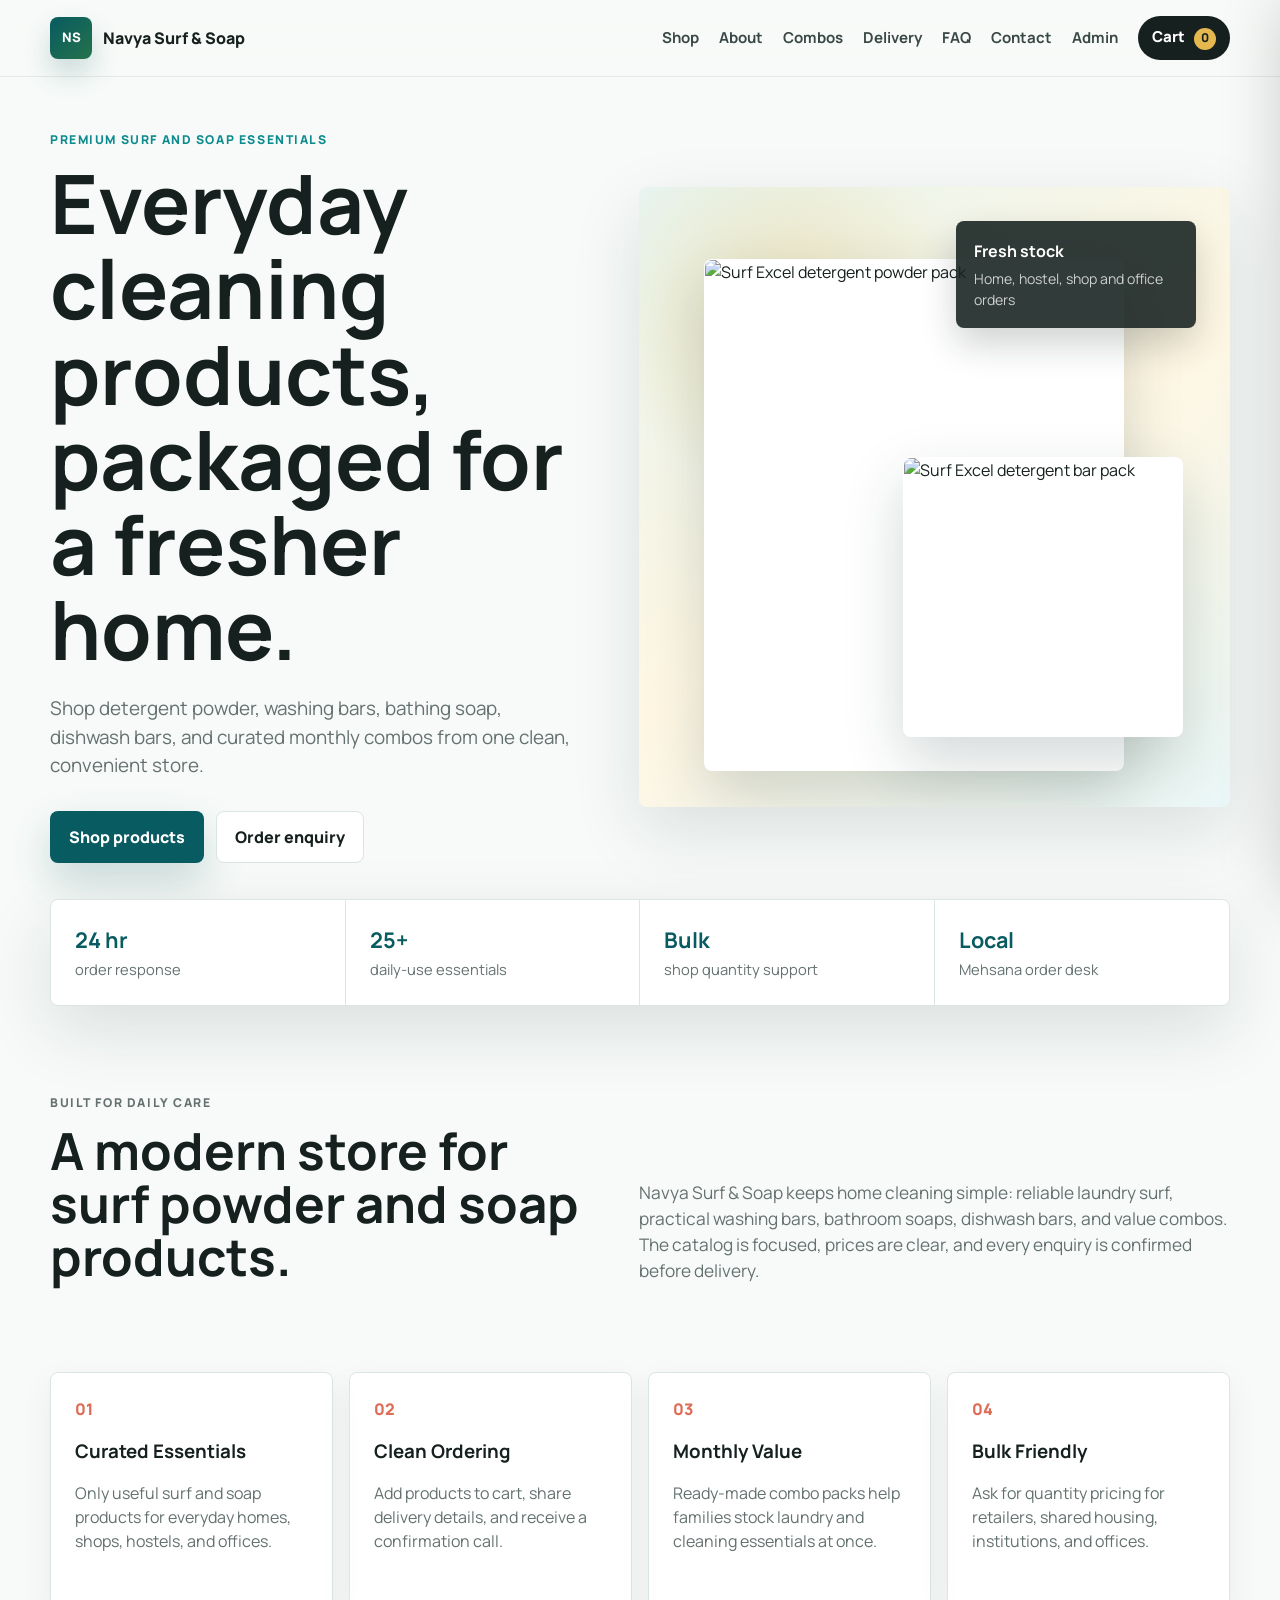
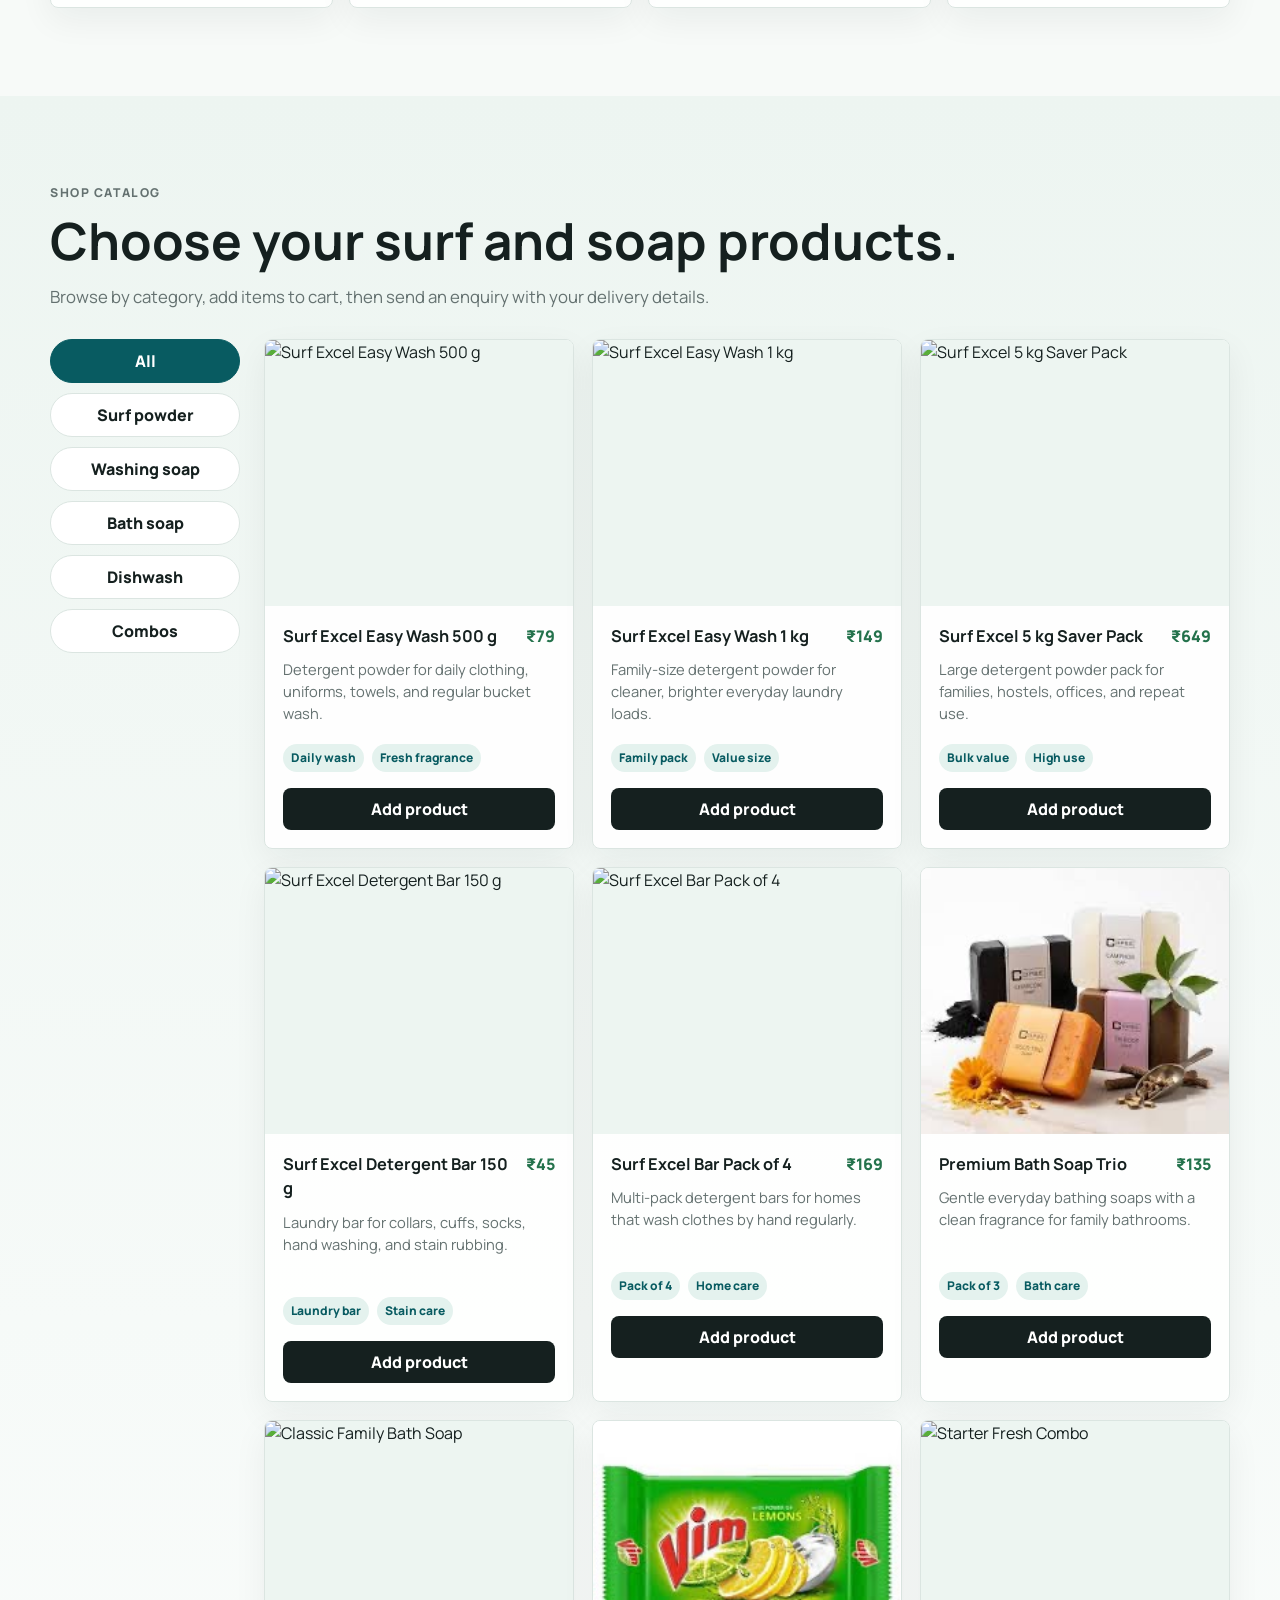
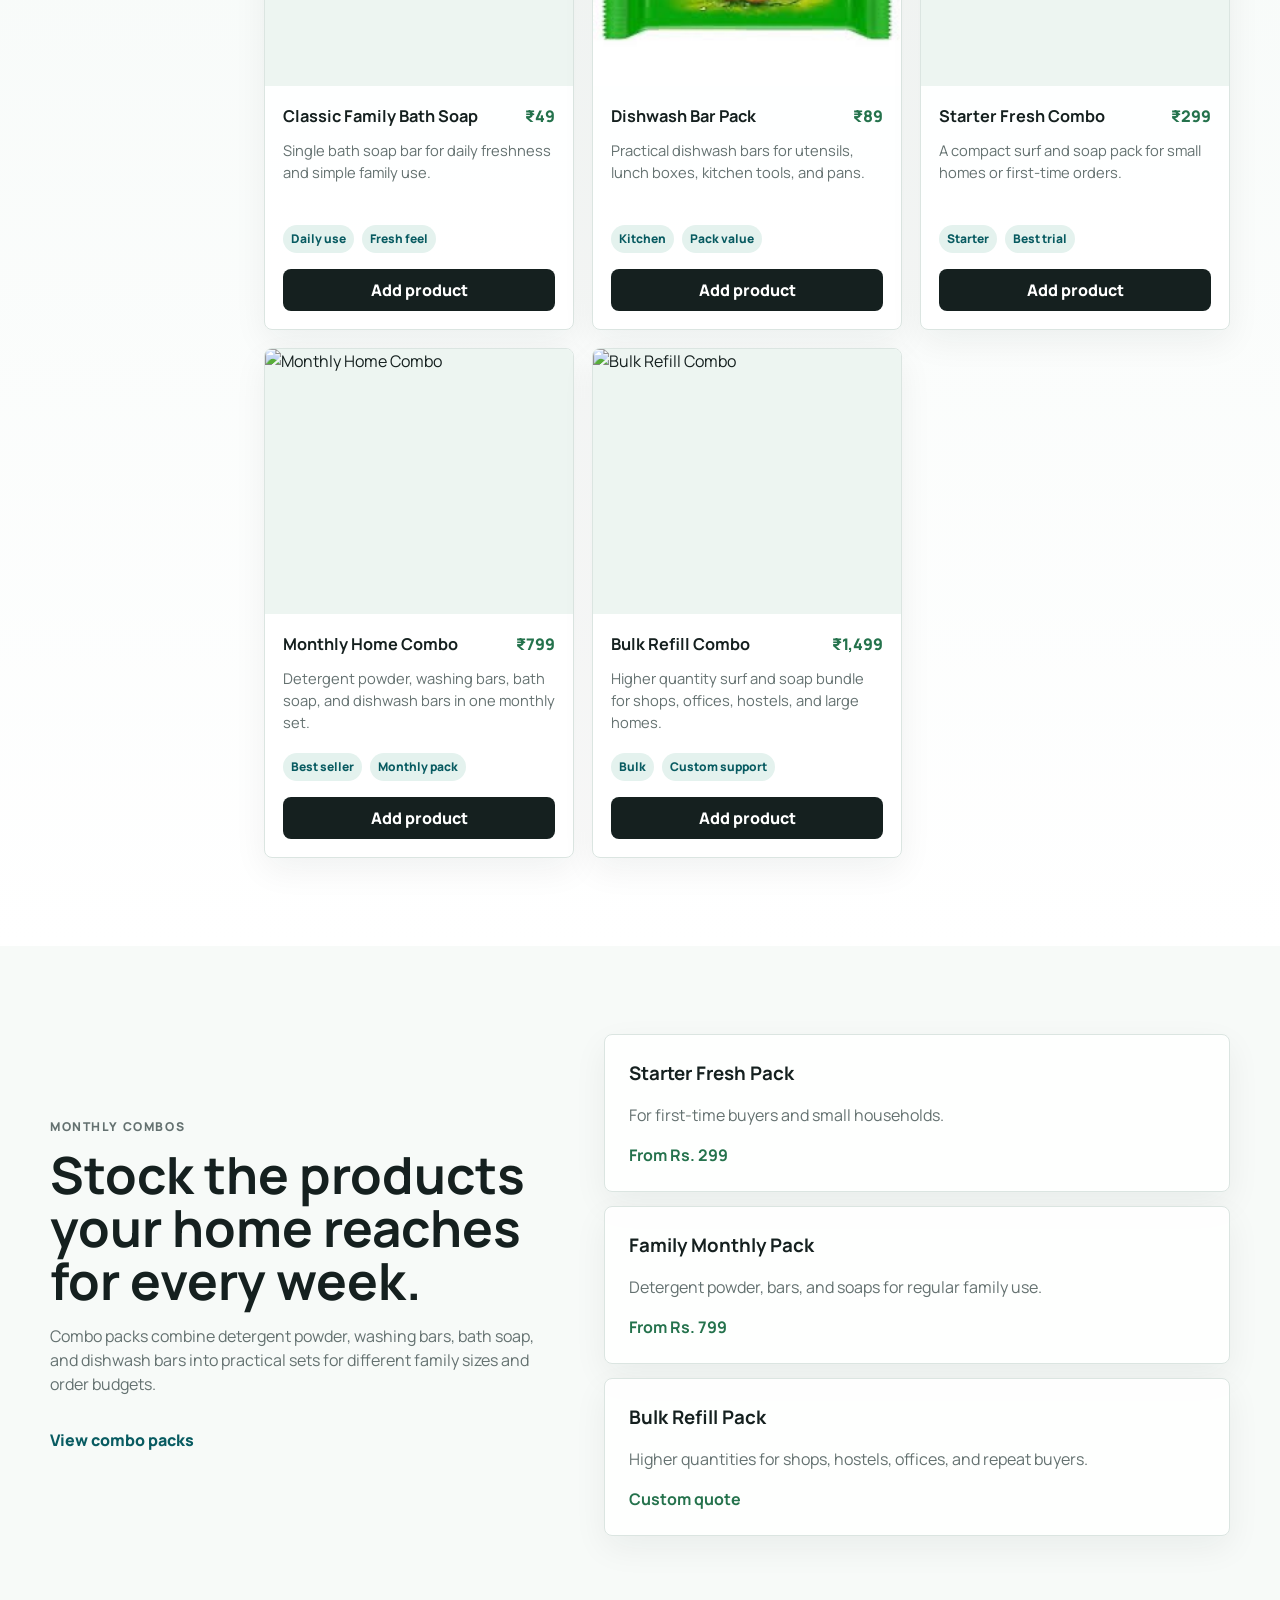
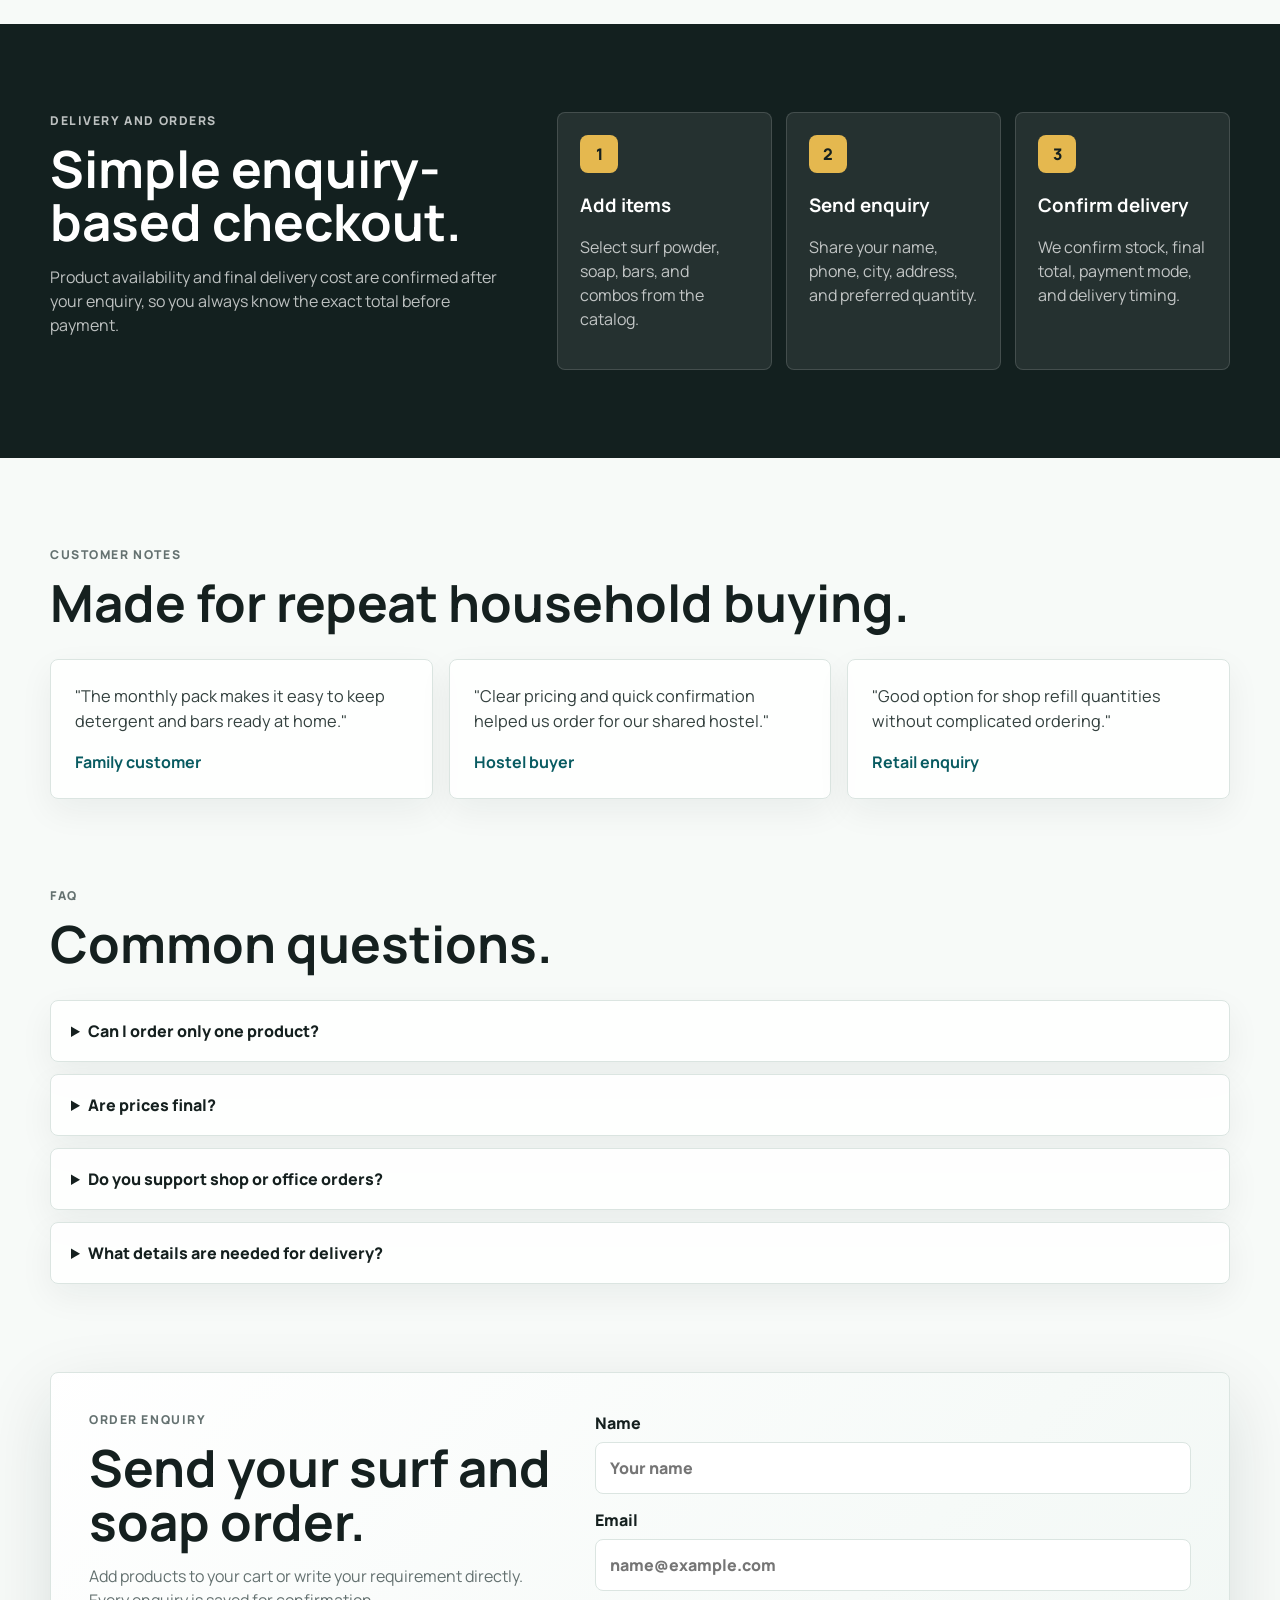
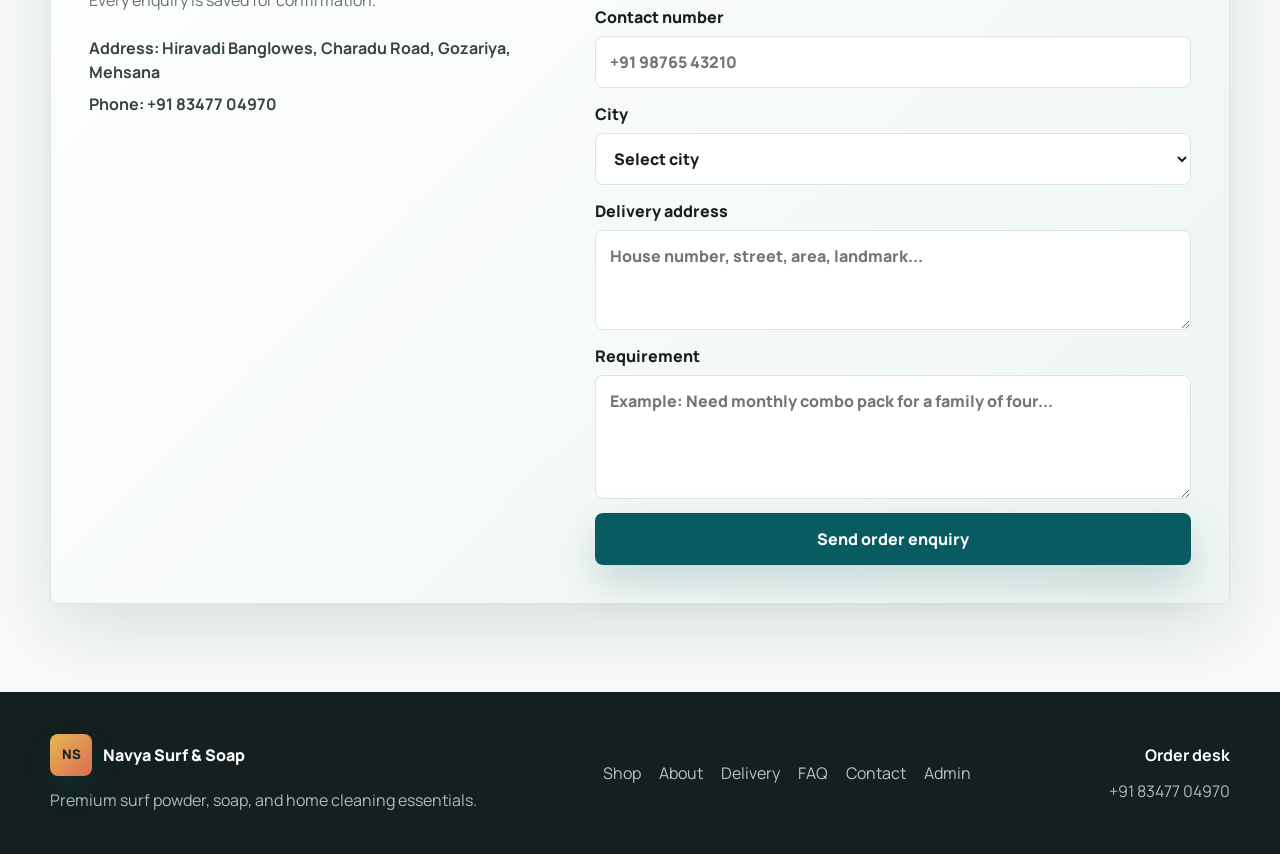
==== commit ff84d237: "Add admin order dashboard" ====
--- a/index.html
+++ b/index.html
@@ -37,6 +37,7 @@
           <a href="#delivery">Delivery</a>
           <a href="#faq">FAQ</a>
           <a href="#contact">Contact</a>
+          <a href="admin.html">Admin</a>
           <button class="cart-link" type="button" data-open-cart>
             Cart <span data-cart-count>0</span>
           </button>
@@ -331,6 +332,7 @@
         <a href="#delivery">Delivery</a>
         <a href="#faq">FAQ</a>
         <a href="#contact">Contact</a>
+        <a href="admin.html">Admin</a>
       </div>
       <div class="footer-note">
         <strong>Order desk</strong>
